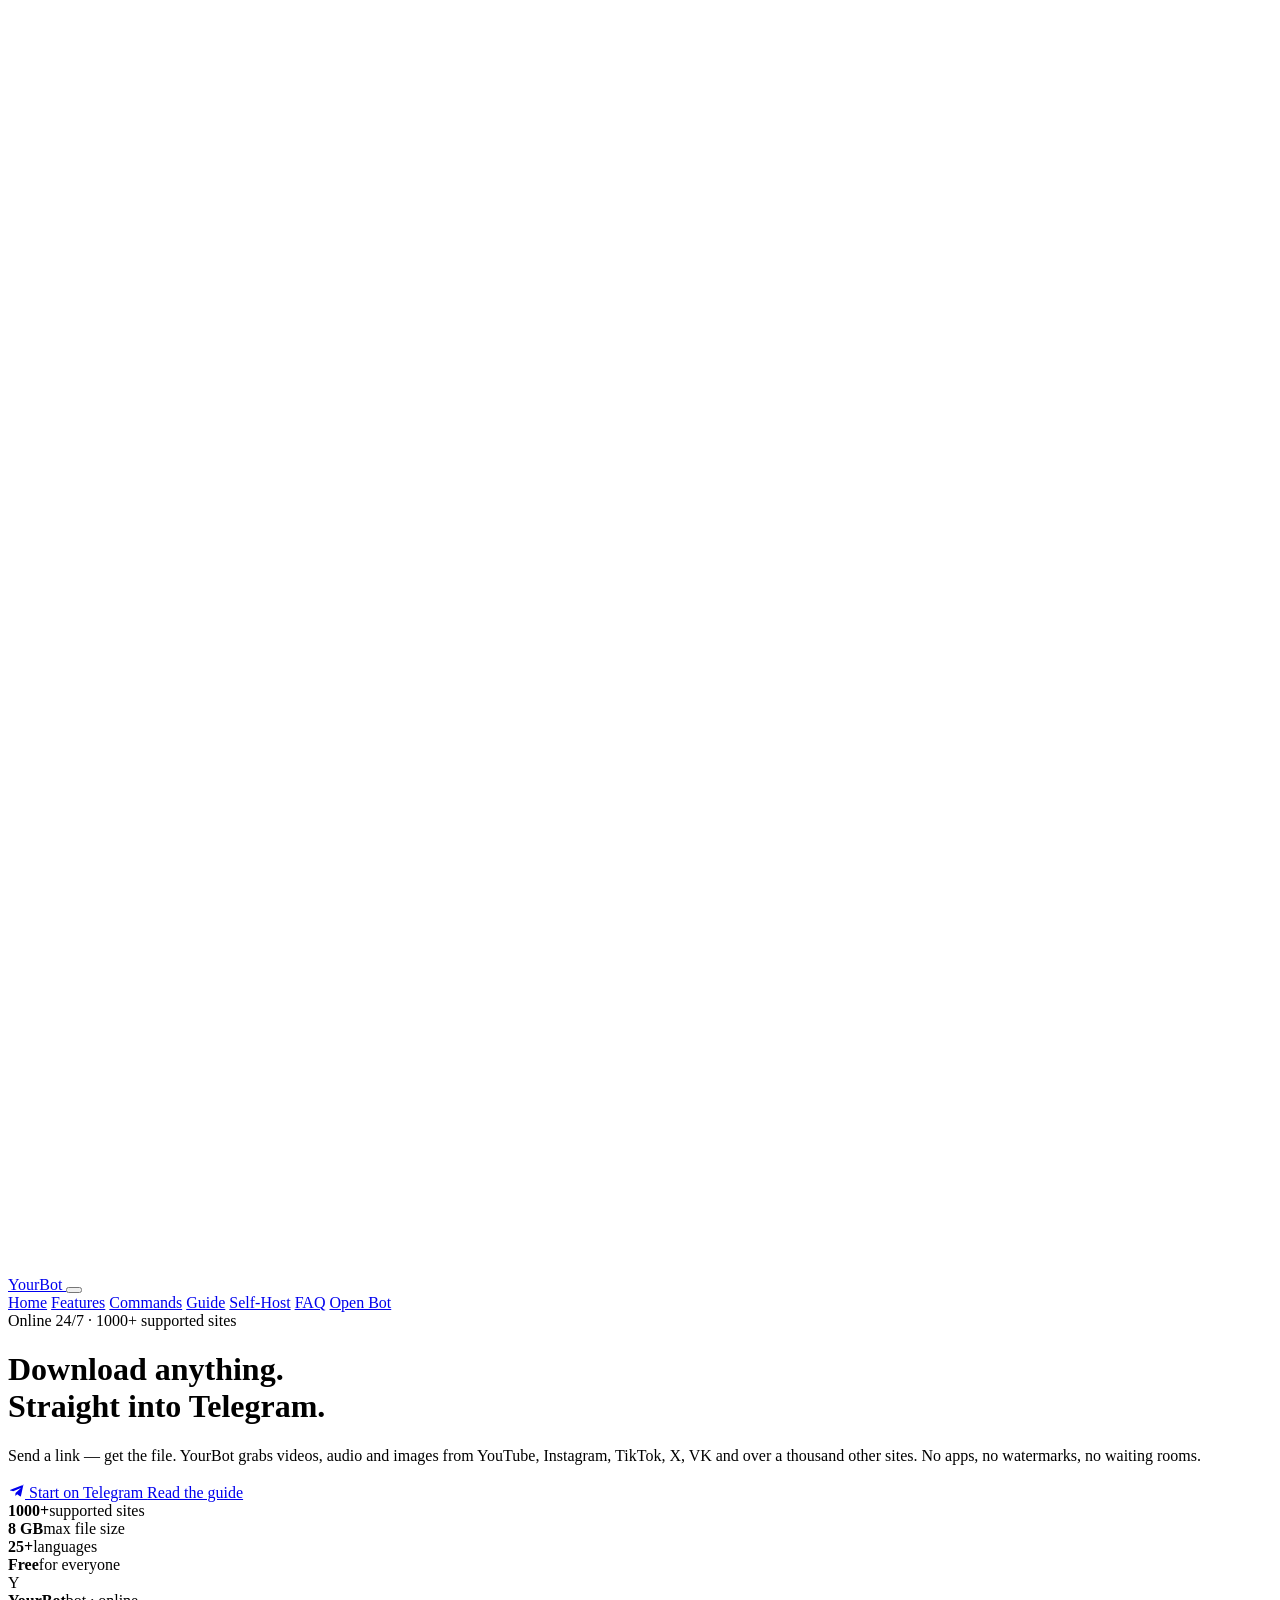
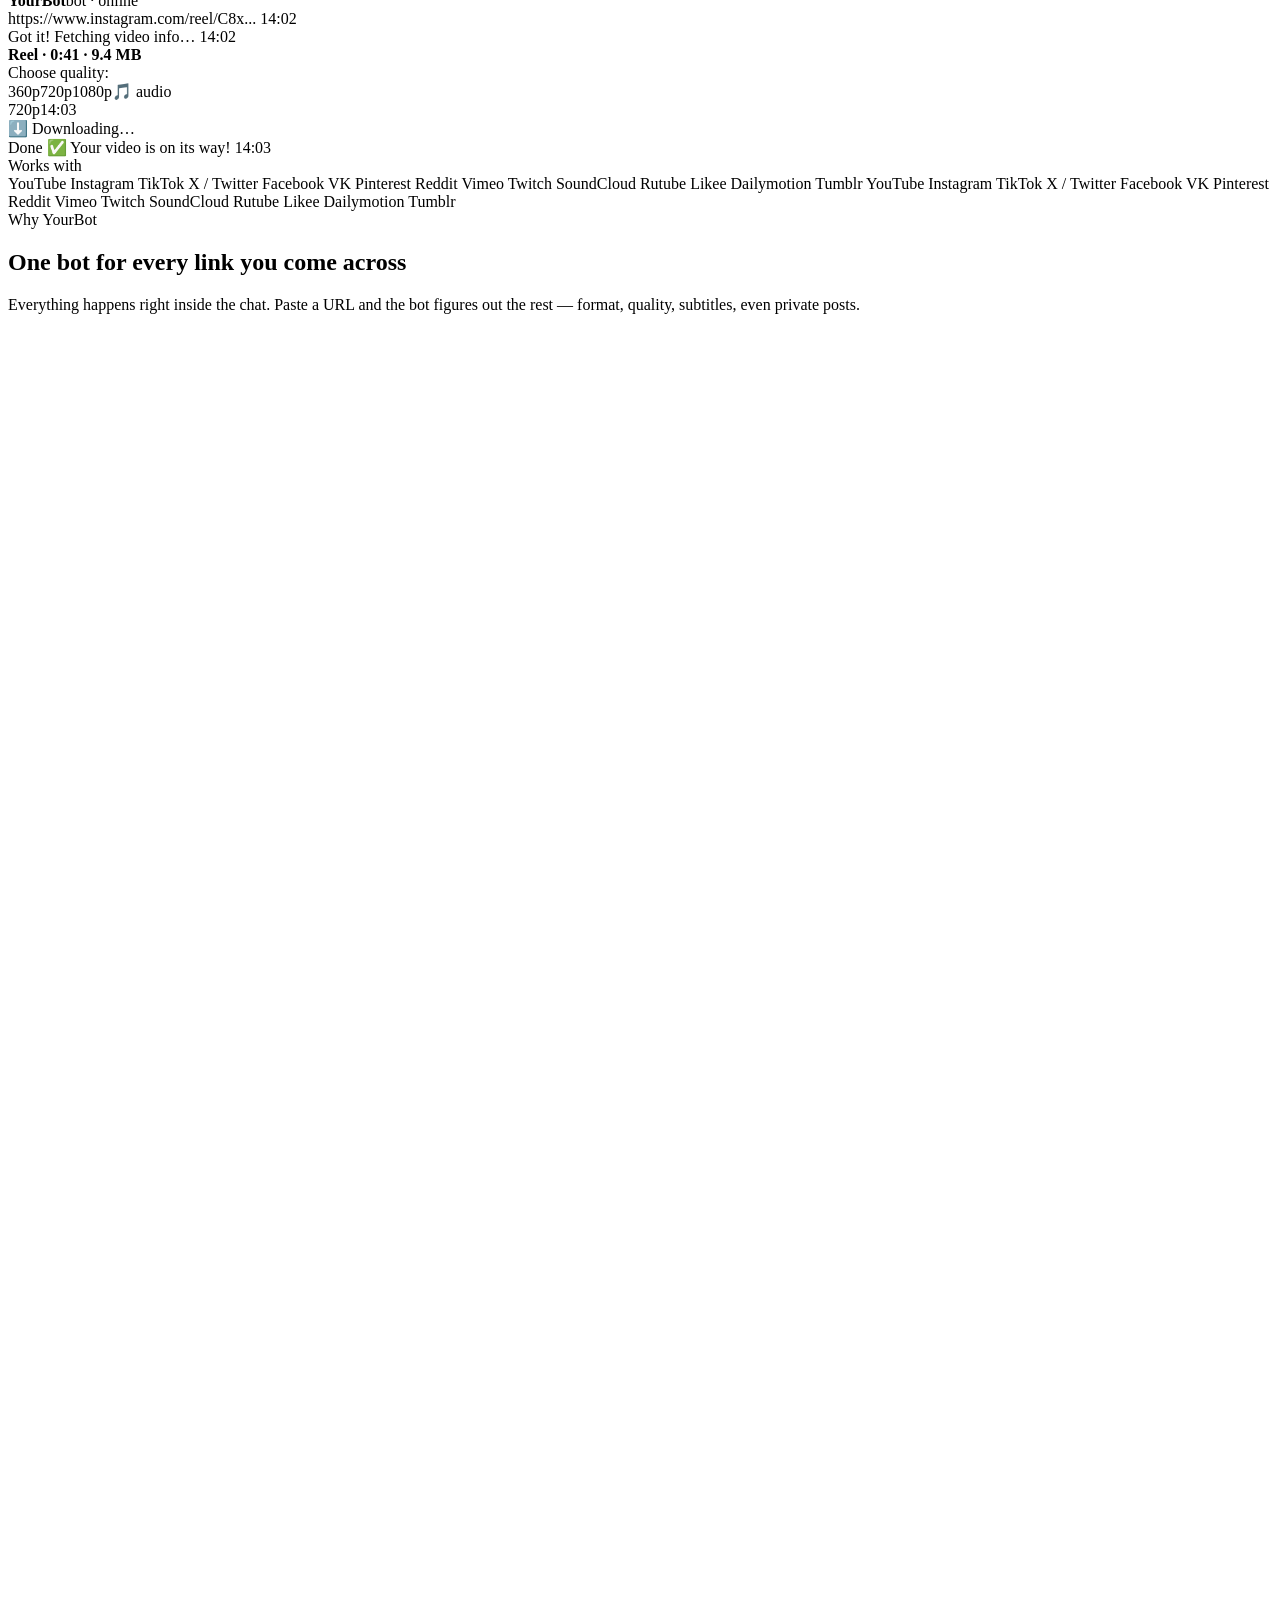
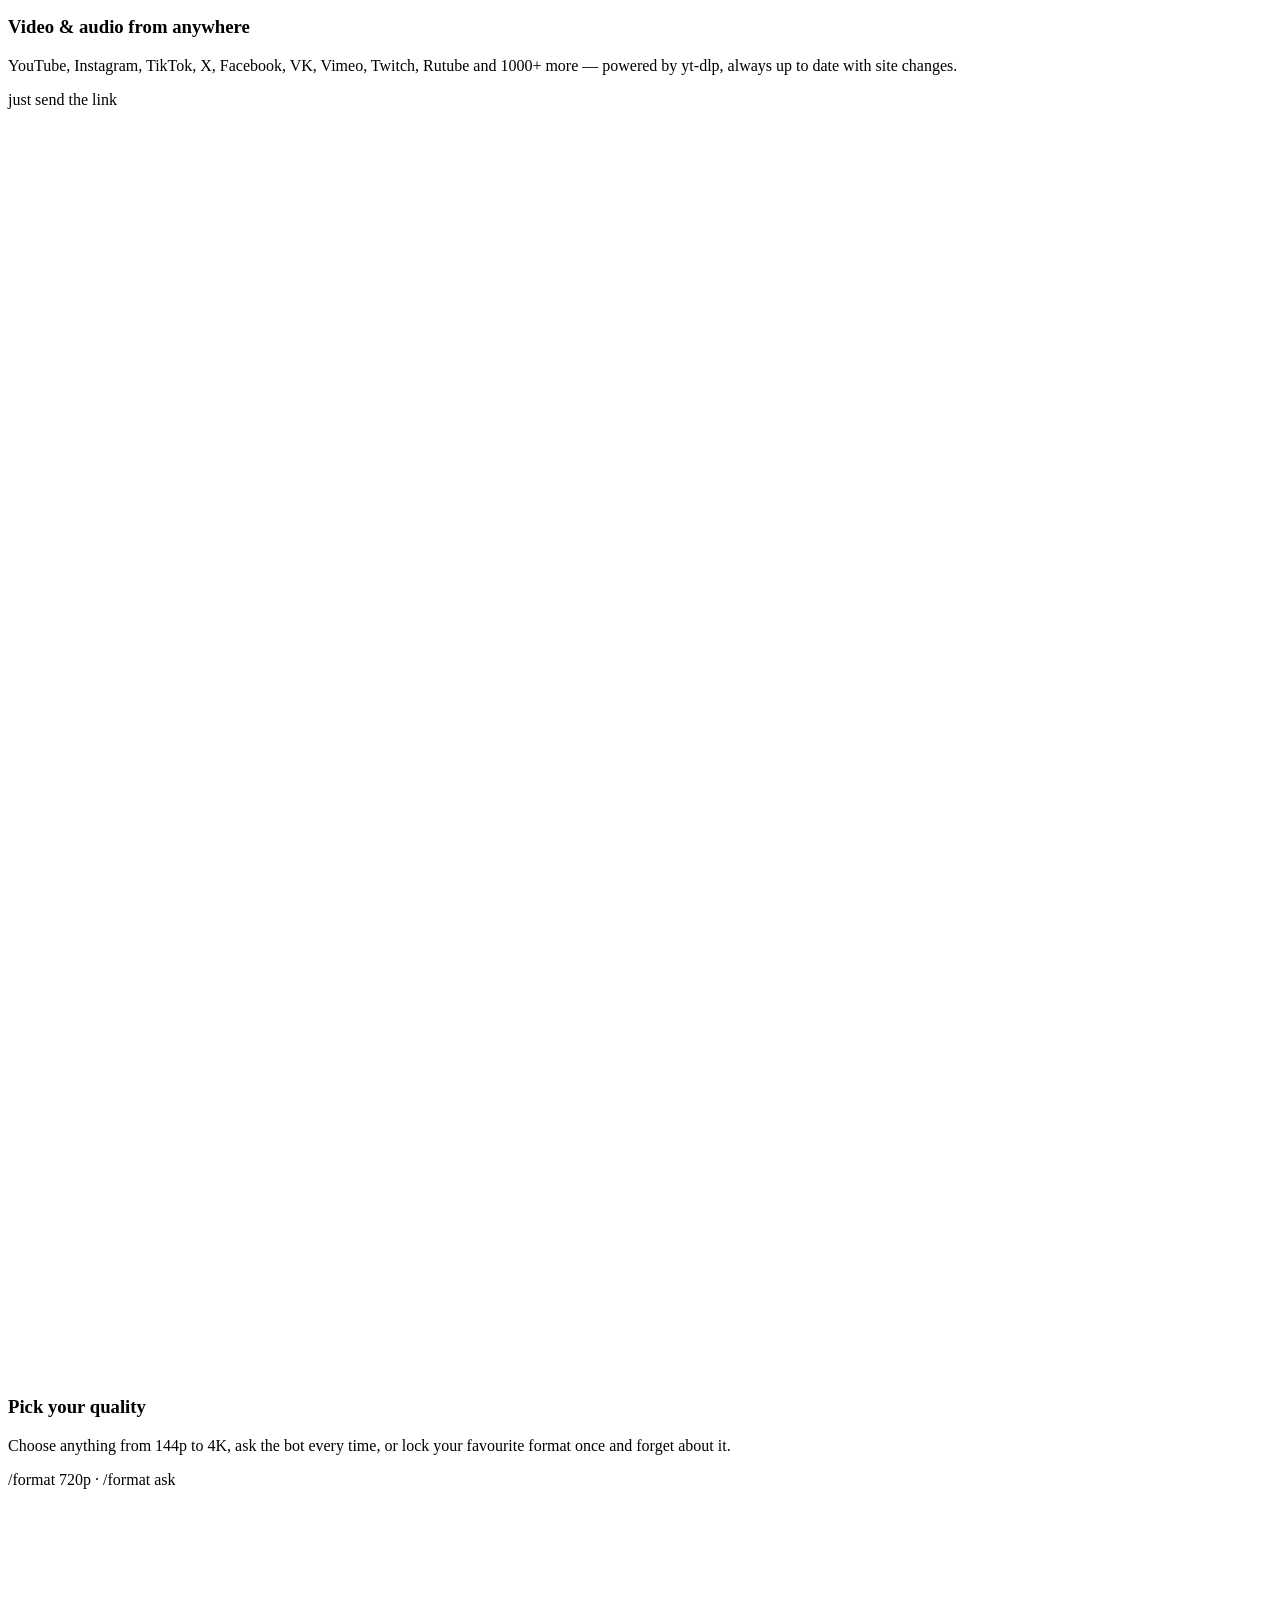
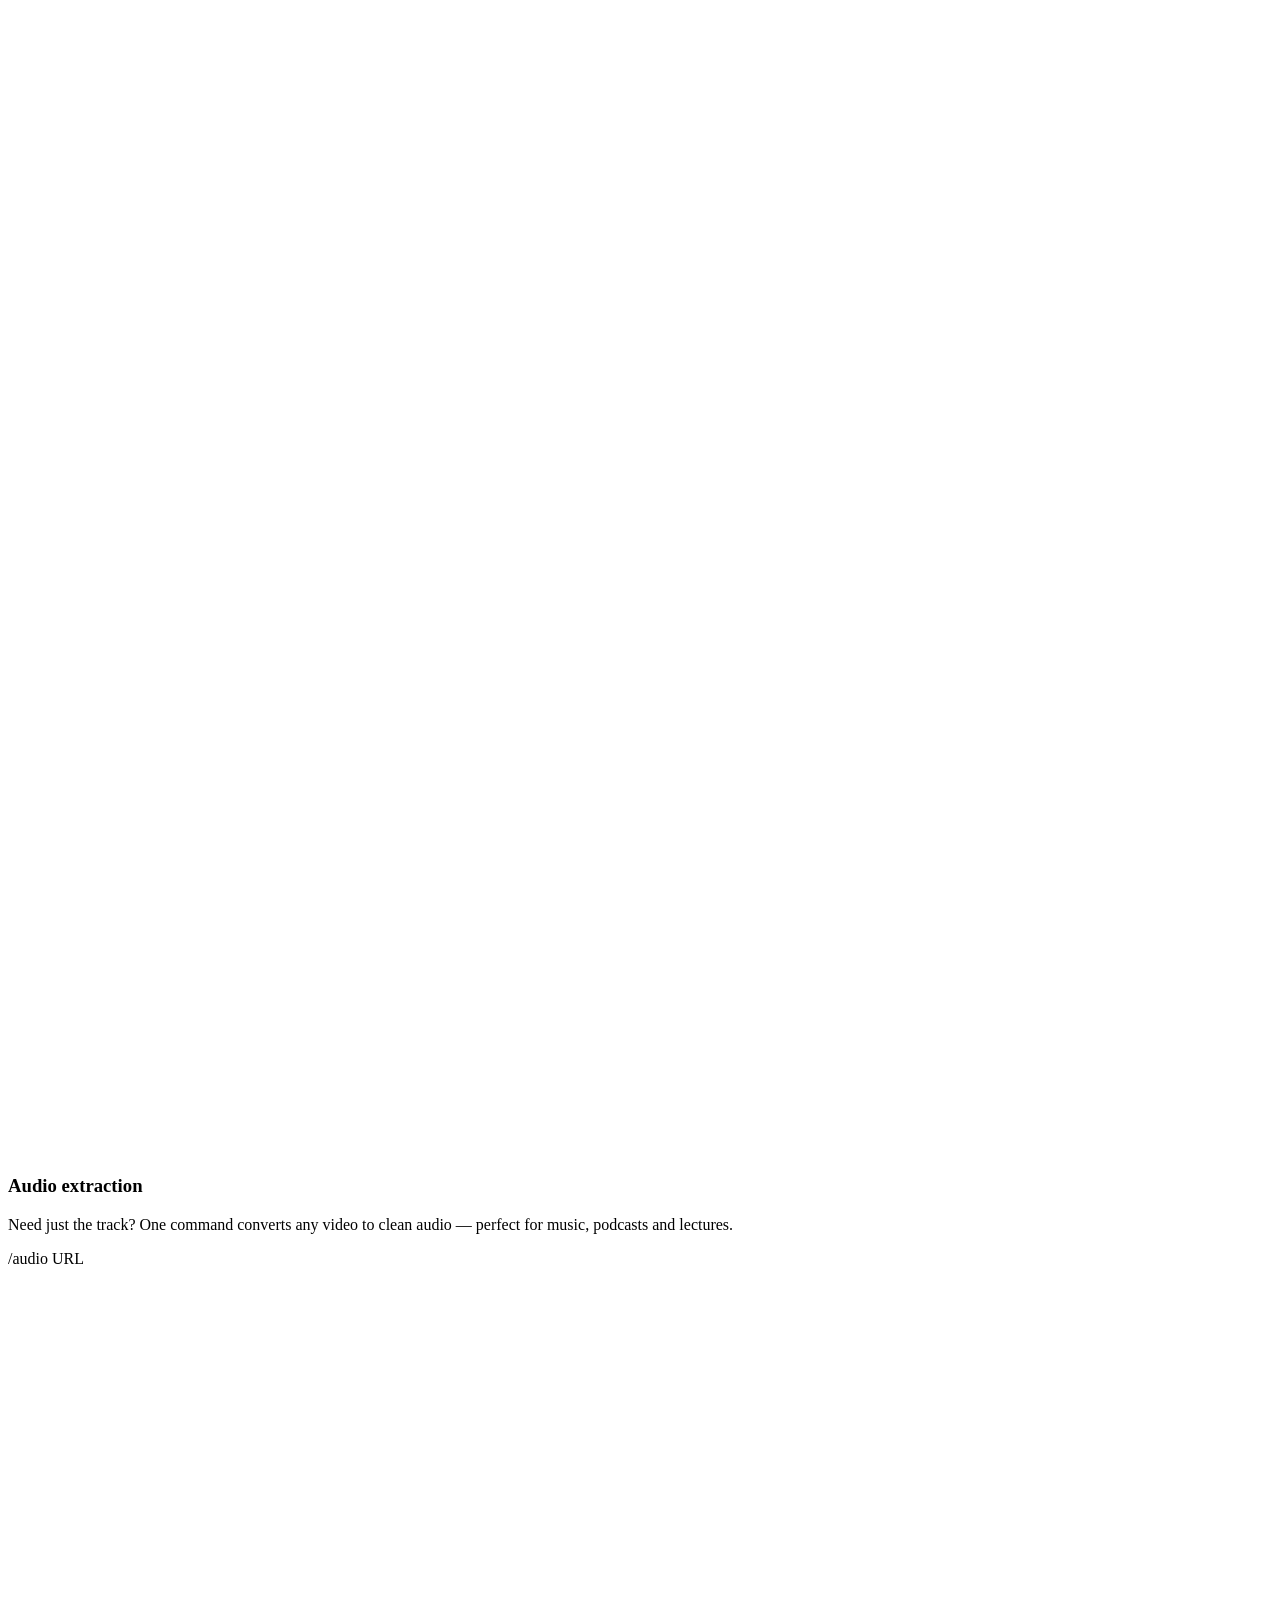
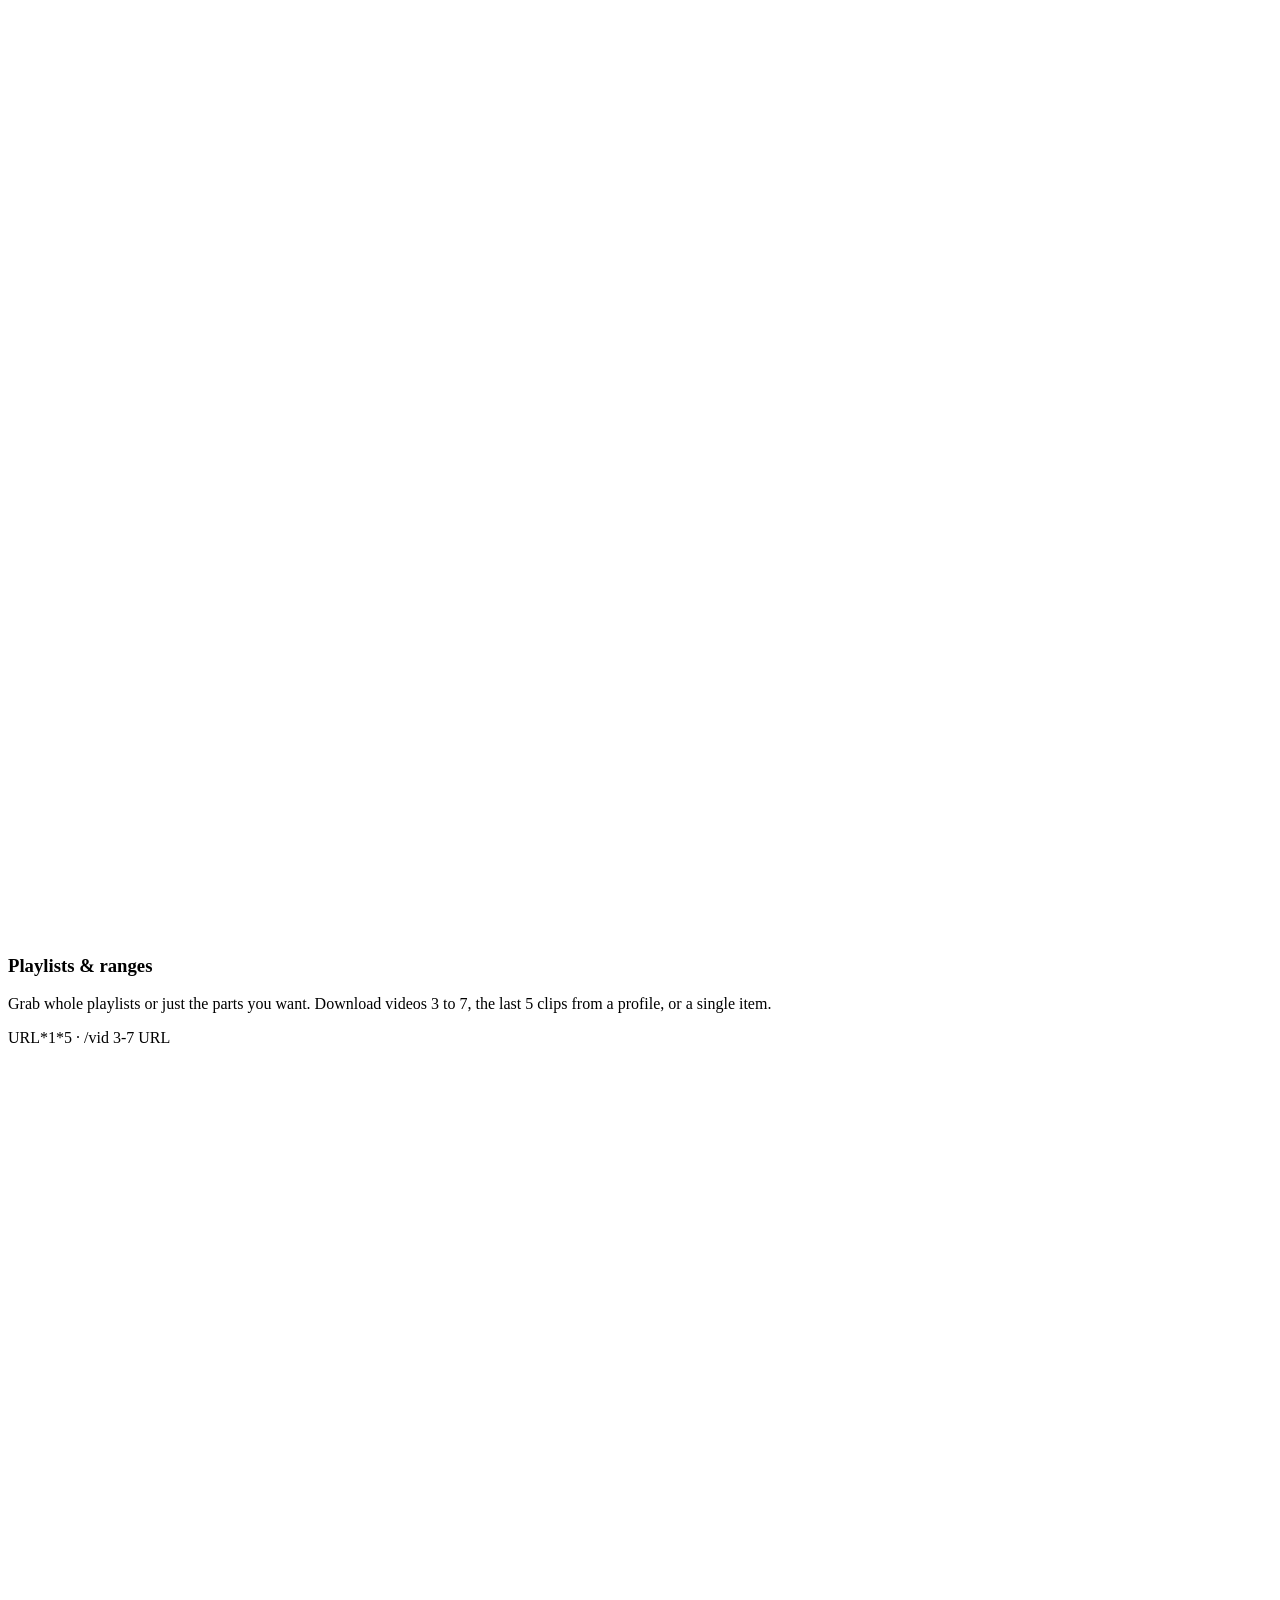
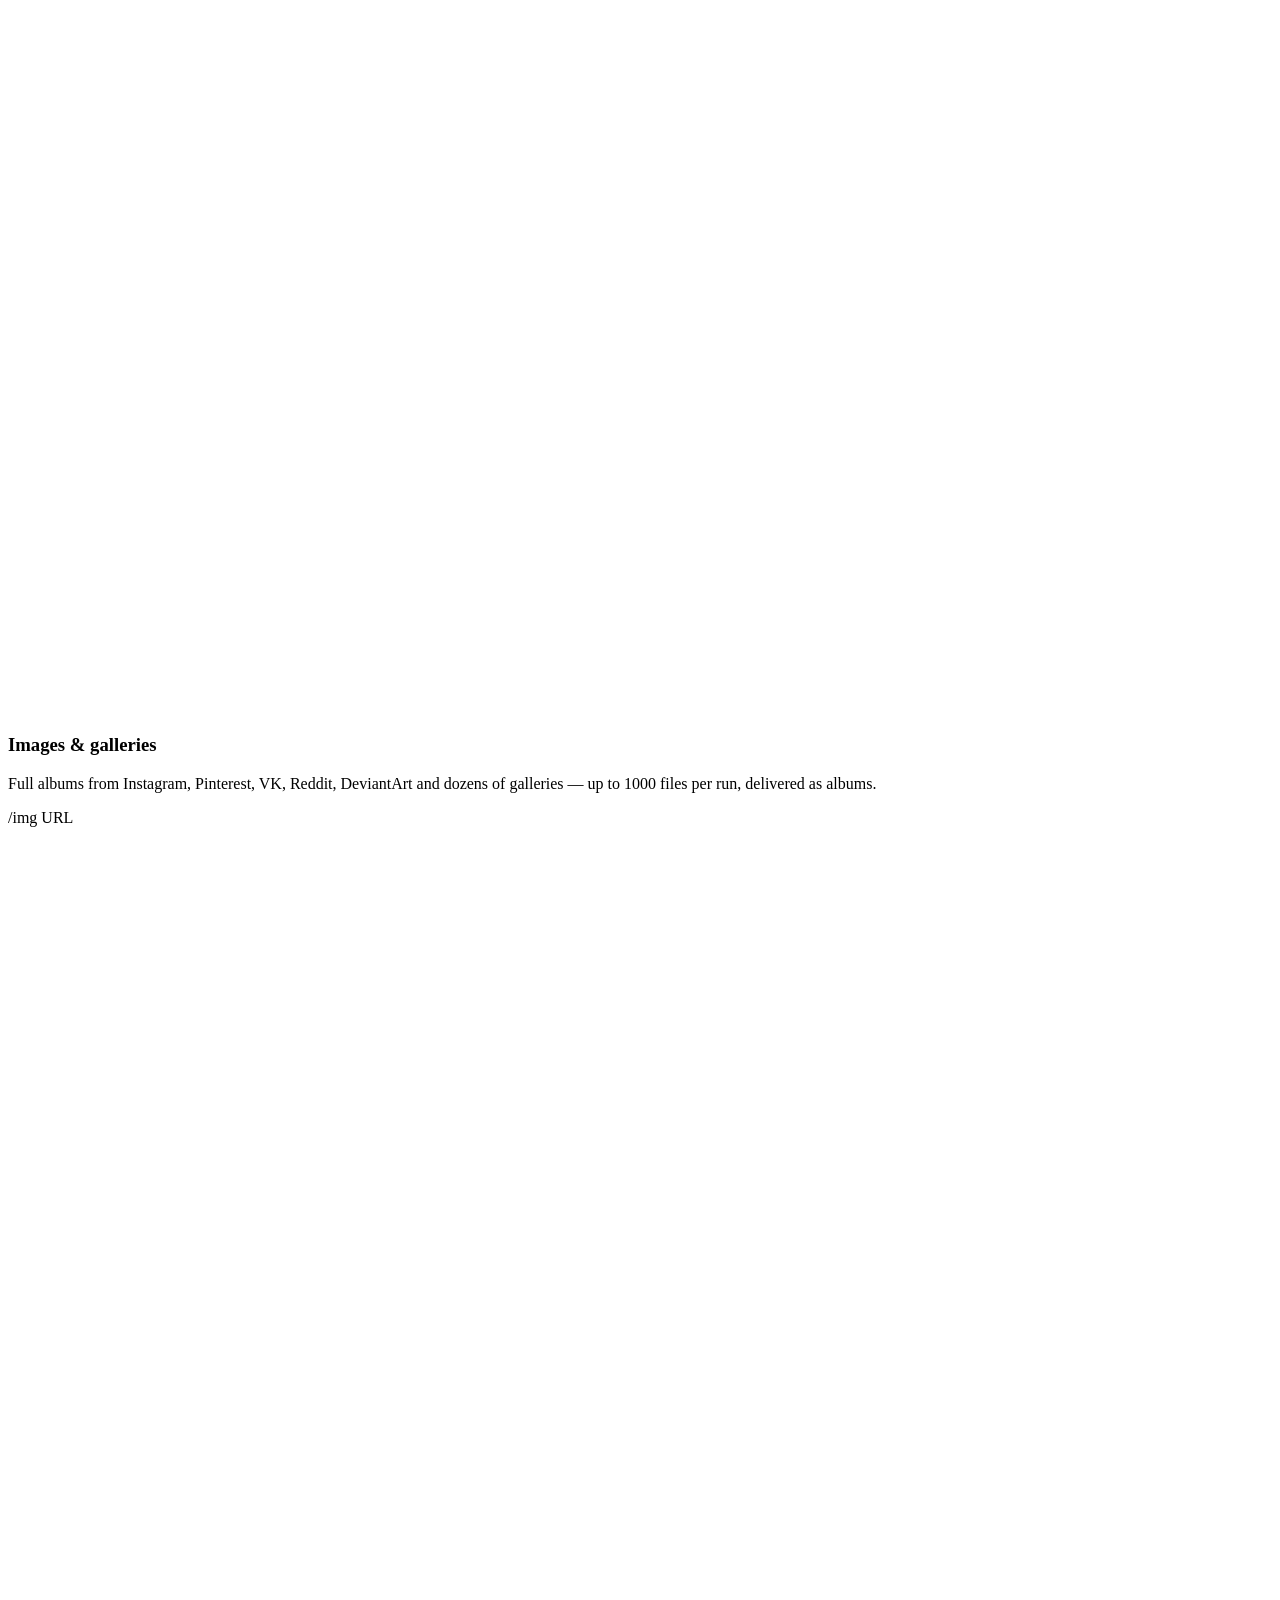
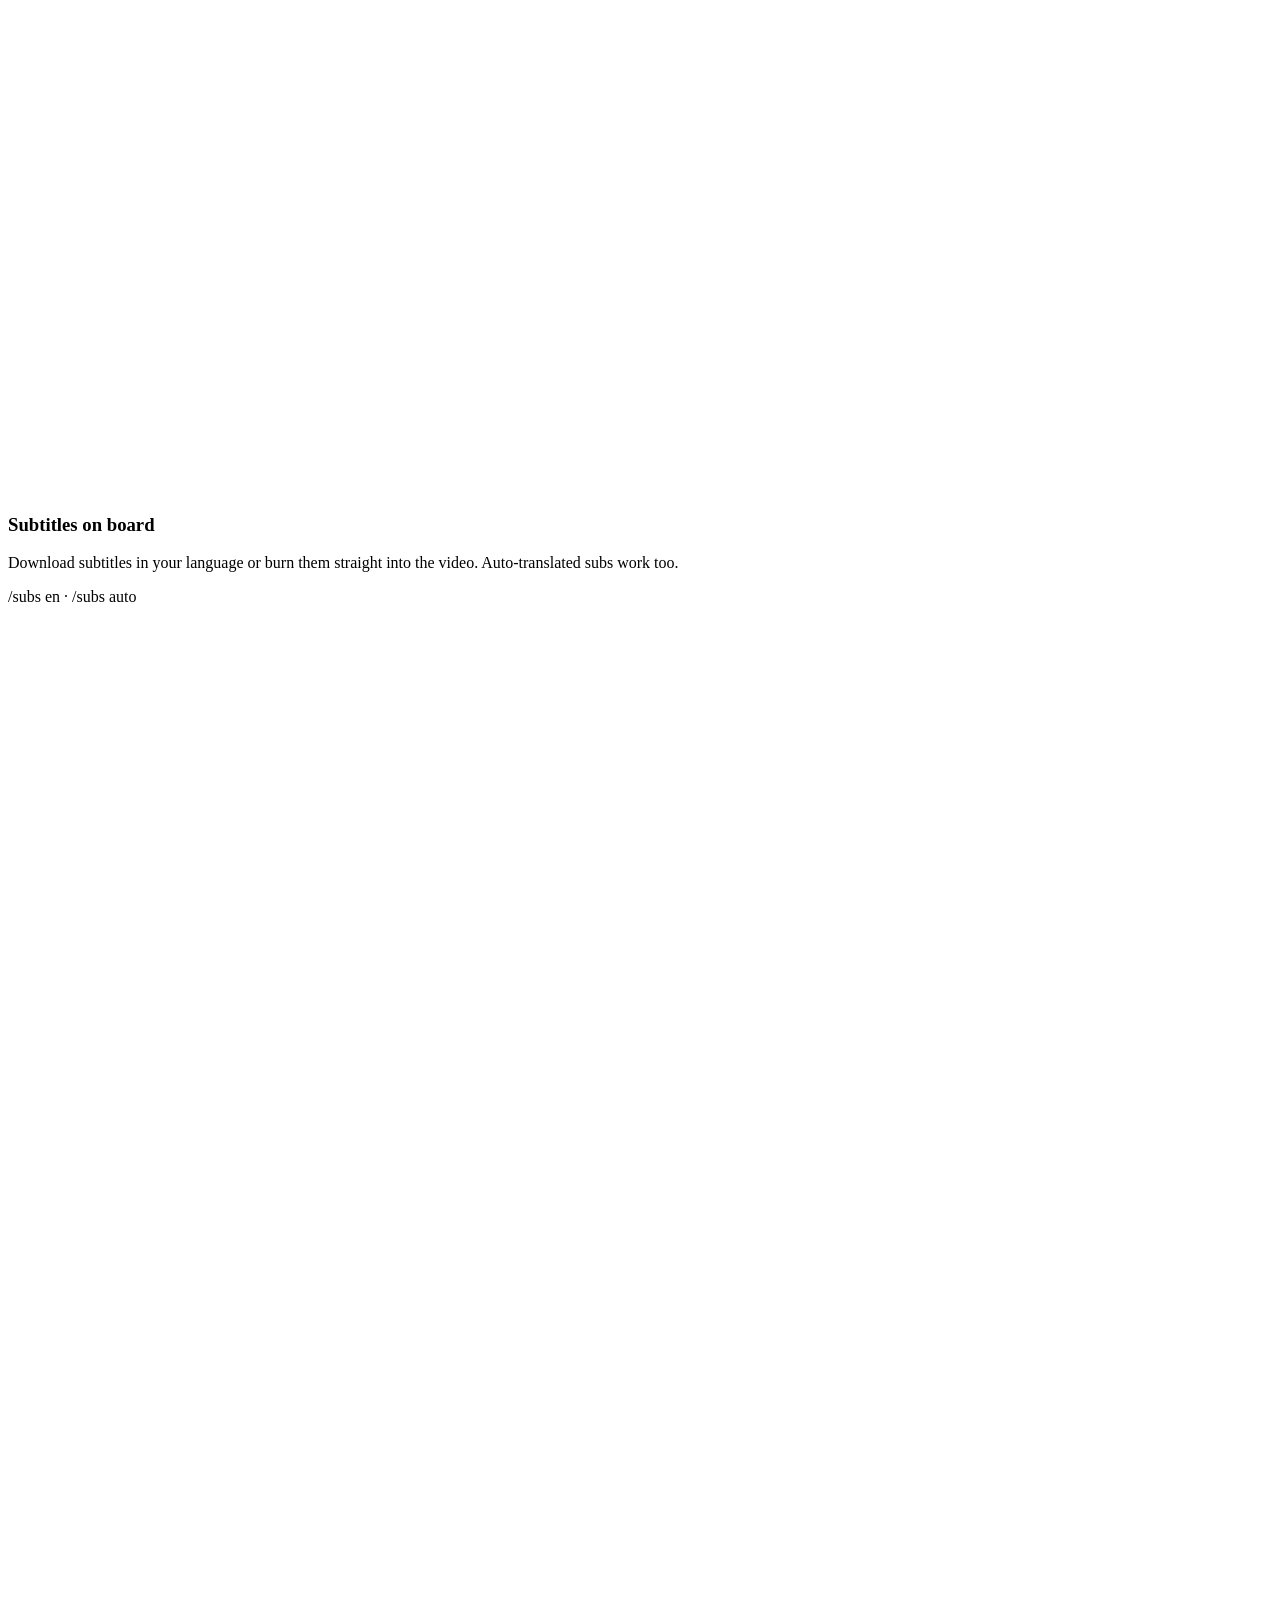
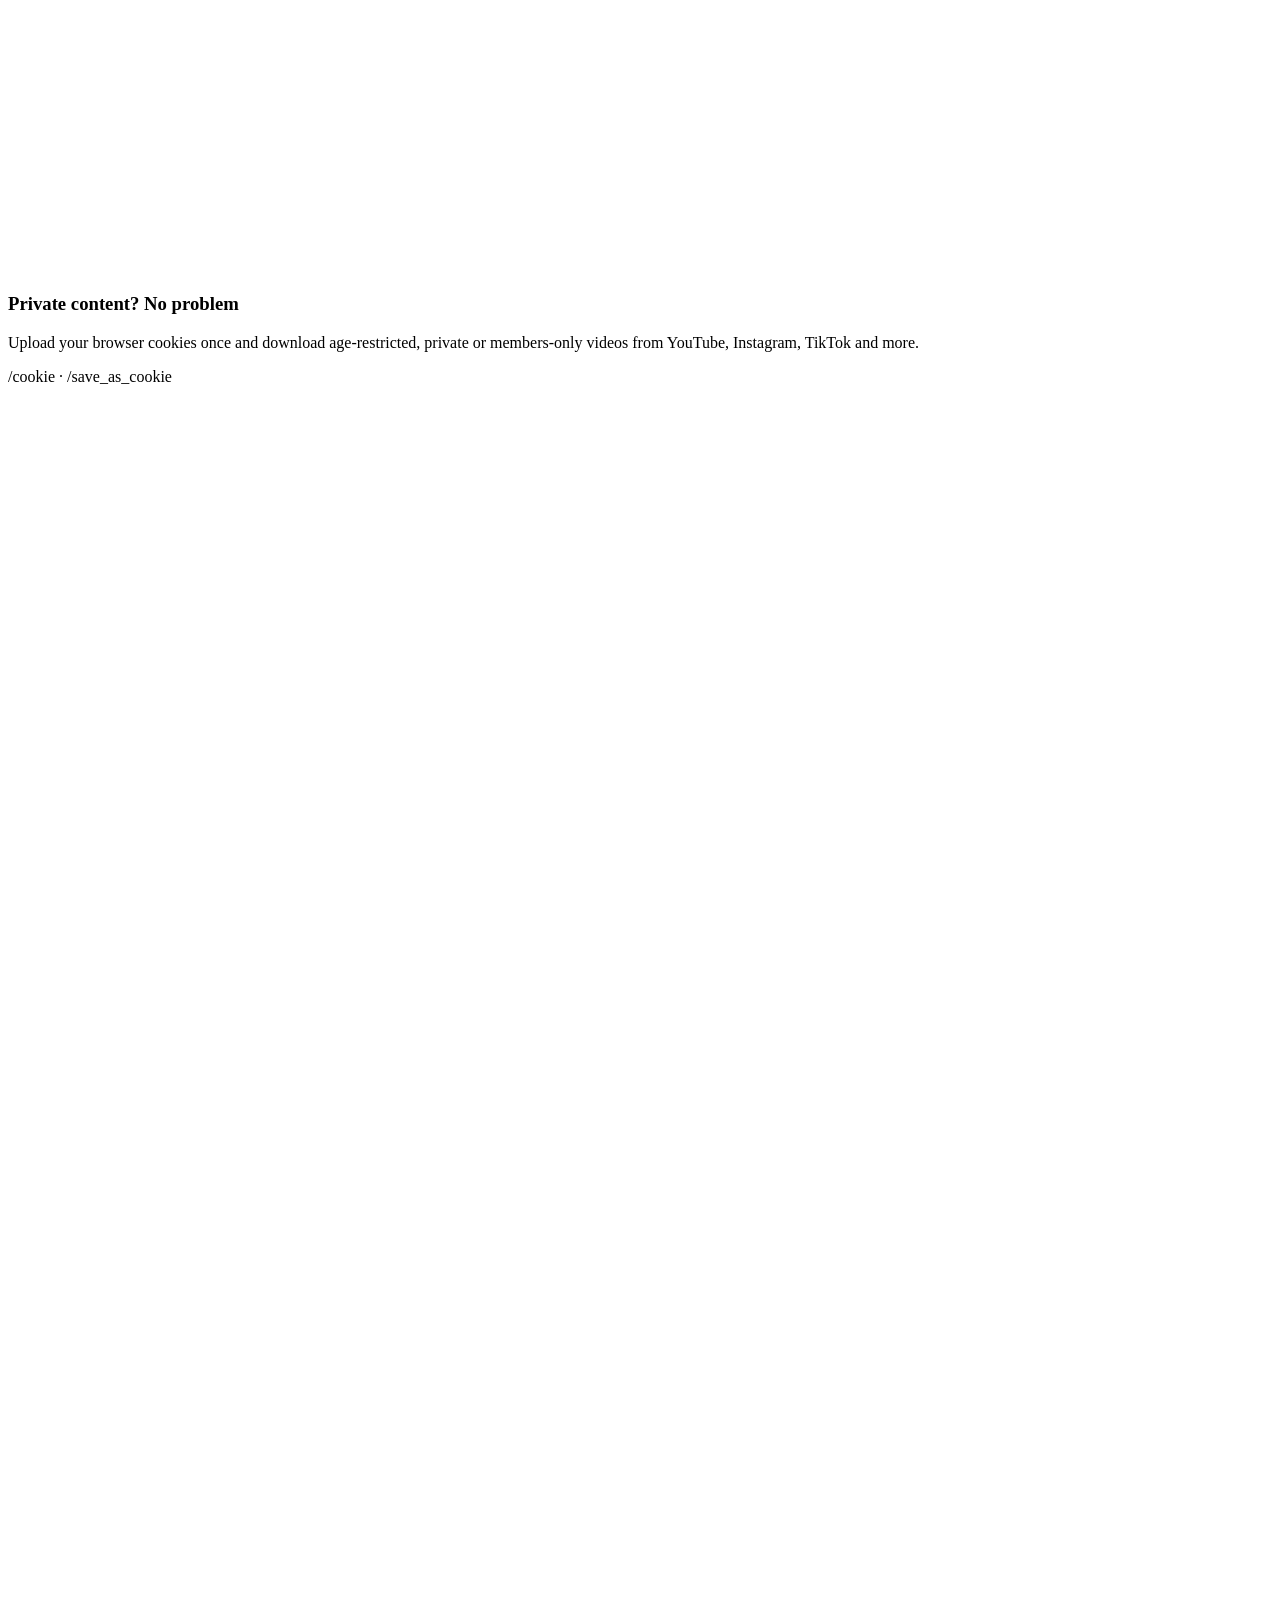
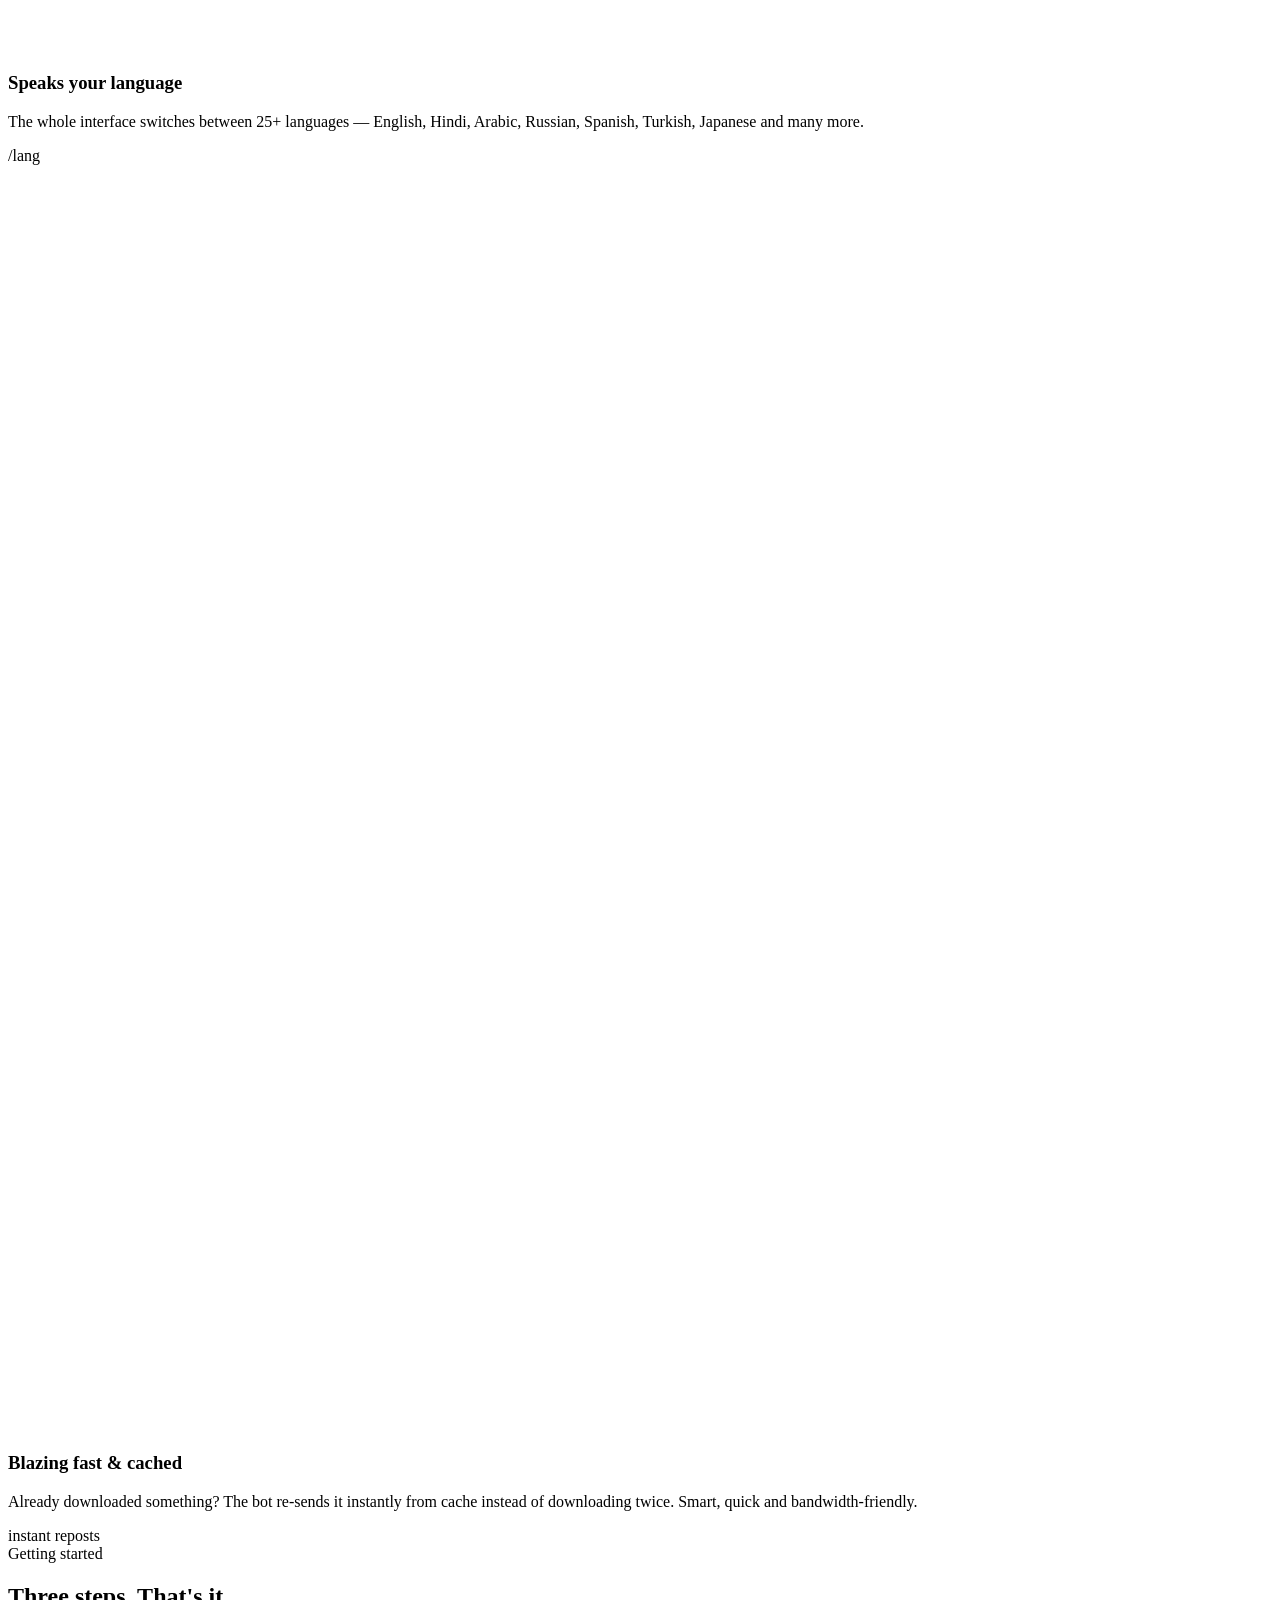
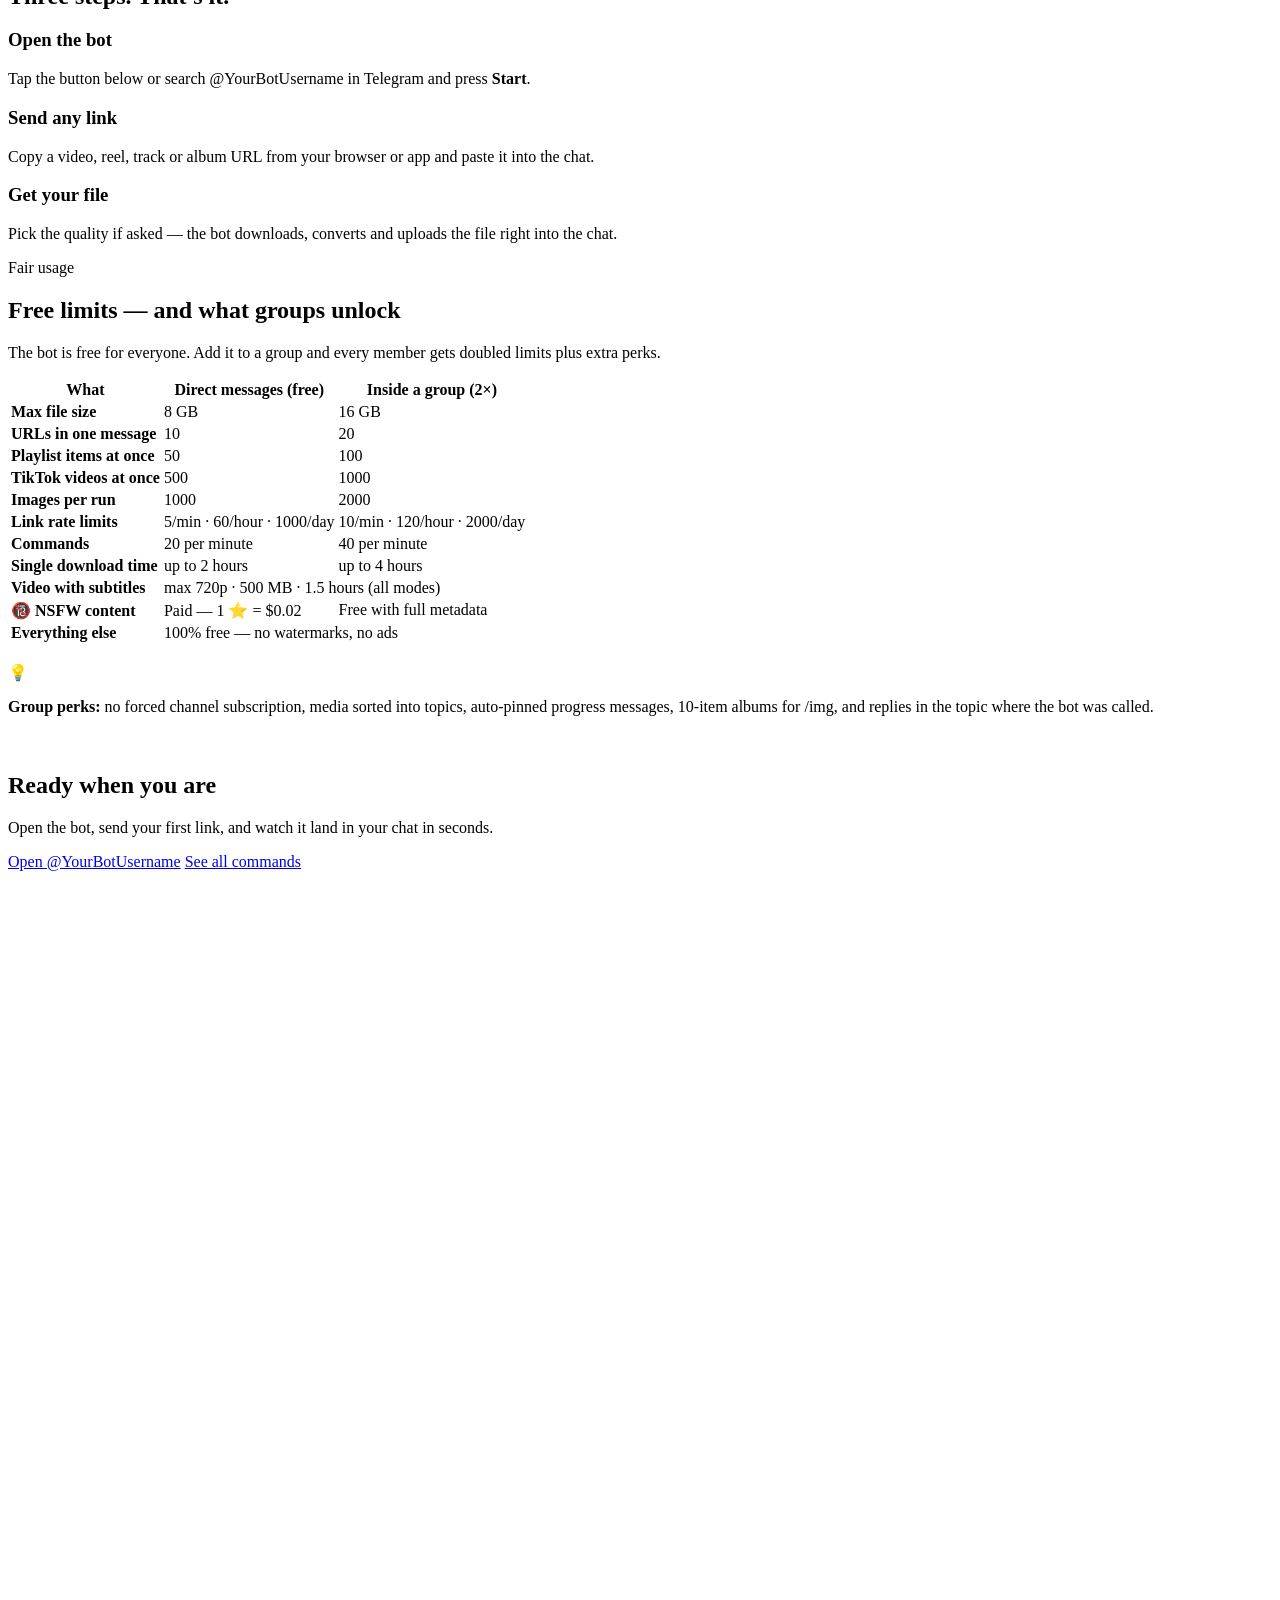
==== index.html @ 3164cad5 "Add files via upload" ====
<!DOCTYPE html>
<html lang="en">
<!--
  ============================================================
  PLACEHOLDERS TO REPLACE (find & replace in all files):
    YourBot            -> your bot display name
    @YourBotUsername   -> your bot @username
    YourBotUsername    -> bot username without @ (in links)
    @YourChannel       -> your channel @username
    @YourSupport       -> support / admin @username
  ============================================================
-->
<head>
  <meta charset="UTF-8">
  <meta name="viewport" content="width=device-width, initial-scale=1.0">
  <title>YourBot — Download videos, audio & images from 1000+ sites</title>
  <meta name="description" content="YourBot is a Telegram bot that downloads videos, audio and images from YouTube, Instagram, TikTok, X, VK and 1000+ other sites. Playlists, subtitles, private content with cookies, quality selection and more.">
  <link rel="icon" type="image/svg+xml" href="assets/img/favicon.svg">
  <link rel="stylesheet" href="assets/css/style.css">
</head>
<body>

<!-- ===================== NAV ===================== -->
<nav class="nav">
  <div class="wrap">
    <a class="brand" href="index.html">
      <span class="logo">
        <svg viewBox="0 0 24 24" fill="none" stroke="#fff" stroke-width="2.4" stroke-linecap="round" stroke-linejoin="round"><path d="M12 3v12"/><path d="M7 11l5 5 5-5"/><path d="M5 20h14"/></svg>
      </span>
      YourBot
    </a>
    <button class="burger" aria-label="Menu"><span></span><span></span><span></span></button>
    <div class="nav-links">
      <a href="index.html" class="active">Home</a>
      <a href="features.html">Features</a>
      <a href="commands.html">Commands</a>
      <a href="guide.html">Guide</a>
      <a href="deploy.html">Self-Host</a>
      <a href="faq.html">FAQ</a>
      <a href="https://t.me/YourBotUsername" class="nav-cta" target="_blank" rel="noopener">Open Bot</a>
    </div>
  </div>
</nav>

<!-- ===================== HERO ===================== -->
<header class="hero">
  <div class="wrap">
    <div class="hero-grid">
      <div>
        <span class="pill"><span class="dot"></span> Online 24/7 &middot; 1000+ supported sites</span>
        <h1>Download anything.<br><span class="grad">Straight into Telegram.</span></h1>
        <p class="lead">Send a link — get the file. YourBot grabs videos, audio and images from YouTube, Instagram, TikTok, X, VK and over a thousand other sites. No apps, no watermarks, no waiting rooms.</p>
        <div class="hero-actions">
          <a href="https://t.me/YourBotUsername" class="btn btn-primary" target="_blank" rel="noopener">
            <svg width="17" height="17" viewBox="0 0 24 24" fill="currentColor"><path d="M21.9 4.6L18.3 21c-.2.8-.7 1-1.4.6l-3.9-2.9-1.9 1.8c-.2.2-.4.4-.8.4l.3-4 7.3-6.6c.3-.3-.1-.4-.5-.2L7.4 14.6l-4-1.2c-.8-.3-.9-.8.2-1.2l15.4-5.9c.7-.3 1.3.1 1 .3z"/></svg>
            Start on Telegram
          </a>
          <a href="guide.html" class="btn btn-ghost">Read the guide</a>
        </div>
        <div class="hero-stats">
          <div class="stat"><b>1000+</b><span>supported sites</span></div>
          <div class="stat"><b>8 GB</b><span>max file size</span></div>
          <div class="stat"><b>25+</b><span>languages</span></div>
          <div class="stat"><b>Free</b><span>for everyone</span></div>
        </div>
      </div>

      <!-- Telegram chat mock -->
      <div class="phone">
        <div class="tg-head">
          <div class="tg-avatar">Y</div>
          <div class="who"><b>YourBot</b><span>bot &middot; online</span></div>
        </div>
        <div class="tg-body">
          <div class="bubble me">
            <span class="lnk">https://www.instagram.com/reel/C8x...</span>
            <span class="t">14:02</span>
          </div>
          <div class="bubble bot">
            Got it! Fetching video info…
            <span class="t">14:02</span>
          </div>
          <div class="bubble bot">
            <b>Reel &middot; 0:41 &middot; 9.4 MB</b><br>
            Choose quality:
            <div class="tg-kbd"><span>360p</span><span>720p</span><span>1080p</span><span>🎵 audio</span></div>
          </div>
          <div class="bubble me">720p<span class="t">14:03</span></div>
          <div class="bubble bot">
            ⬇️ Downloading…
            <div class="tg-progress"><i></i></div>
            Done ✅ Your video is on its way!
            <span class="t">14:03</span>
          </div>
        </div>
      </div>
    </div>
  </div>
</header>

<!-- ===================== PLATFORMS ===================== -->
<div class="platforms">
  <div class="lbl">Works with</div>
  <div class="marquee">
    <div class="marquee-track">
      <span class="plat"><i style="background:#ff0000"></i>YouTube</span>
      <span class="plat"><i style="background:#e1306c"></i>Instagram</span>
      <span class="plat"><i style="background:#00f2ea"></i>TikTok</span>
      <span class="plat"><i style="background:#1d9bf0"></i>X / Twitter</span>
      <span class="plat"><i style="background:#1877f2"></i>Facebook</span>
      <span class="plat"><i style="background:#4c75a3"></i>VK</span>
      <span class="plat"><i style="background:#bd081c"></i>Pinterest</span>
      <span class="plat"><i style="background:#ff4500"></i>Reddit</span>
      <span class="plat"><i style="background:#1ab7ea"></i>Vimeo</span>
      <span class="plat"><i style="background:#9146ff"></i>Twitch</span>
      <span class="plat"><i style="background:#ff5500"></i>SoundCloud</span>
      <span class="plat"><i style="background:#00c300"></i>Rutube</span>
      <span class="plat"><i style="background:#fe2c55"></i>Likee</span>
      <span class="plat"><i style="background:#0696d7"></i>Dailymotion</span>
      <span class="plat"><i style="background:#35465c"></i>Tumblr</span>
      <!-- duplicate for seamless loop -->
      <span class="plat"><i style="background:#ff0000"></i>YouTube</span>
      <span class="plat"><i style="background:#e1306c"></i>Instagram</span>
      <span class="plat"><i style="background:#00f2ea"></i>TikTok</span>
      <span class="plat"><i style="background:#1d9bf0"></i>X / Twitter</span>
      <span class="plat"><i style="background:#1877f2"></i>Facebook</span>
      <span class="plat"><i style="background:#4c75a3"></i>VK</span>
      <span class="plat"><i style="background:#bd081c"></i>Pinterest</span>
      <span class="plat"><i style="background:#ff4500"></i>Reddit</span>
      <span class="plat"><i style="background:#1ab7ea"></i>Vimeo</span>
      <span class="plat"><i style="background:#9146ff"></i>Twitch</span>
      <span class="plat"><i style="background:#ff5500"></i>SoundCloud</span>
      <span class="plat"><i style="background:#00c300"></i>Rutube</span>
      <span class="plat"><i style="background:#fe2c55"></i>Likee</span>
      <span class="plat"><i style="background:#0696d7"></i>Dailymotion</span>
      <span class="plat"><i style="background:#35465c"></i>Tumblr</span>
    </div>
  </div>
</div>

<!-- ===================== FEATURES ===================== -->
<section>
  <div class="wrap">
    <div class="sec-head reveal">
      <div class="kicker">Why YourBot</div>
      <h2>One bot for every link you come across</h2>
      <p>Everything happens right inside the chat. Paste a URL and the bot figures out the rest — format, quality, subtitles, even private posts.</p>
    </div>
    <div class="cards">
      <div class="card reveal">
        <div class="ic"><svg viewBox="0 0 24 24" fill="none" stroke-width="2" stroke-linecap="round" stroke-linejoin="round"><path d="M12 3v12"/><path d="M7 11l5 5 5-5"/><path d="M5 20h14"/></svg></div>
        <h3>Video &amp; audio from anywhere</h3>
        <p>YouTube, Instagram, TikTok, X, Facebook, VK, Vimeo, Twitch, Rutube and 1000+ more — powered by yt-dlp, always up to date with site changes.</p>
        <div class="mini">just send the link</div>
      </div>
      <div class="card reveal">
        <div class="ic"><svg viewBox="0 0 24 24" fill="none" stroke-width="2" stroke-linecap="round" stroke-linejoin="round"><rect x="3" y="4" width="18" height="14" rx="2"/><path d="M8 21h8M12 18v3"/></svg></div>
        <h3>Pick your quality</h3>
        <p>Choose anything from 144p to 4K, ask the bot every time, or lock your favourite format once and forget about it.</p>
        <div class="mini">/format 720p &middot; /format ask</div>
      </div>
      <div class="card reveal">
        <div class="ic"><svg viewBox="0 0 24 24" fill="none" stroke-width="2" stroke-linecap="round" stroke-linejoin="round"><path d="M9 18V5l12-2v13"/><circle cx="6" cy="18" r="3"/><circle cx="18" cy="16" r="3"/></svg></div>
        <h3>Audio extraction</h3>
        <p>Need just the track? One command converts any video to clean audio — perfect for music, podcasts and lectures.</p>
        <div class="mini">/audio URL</div>
      </div>
      <div class="card reveal">
        <div class="ic"><svg viewBox="0 0 24 24" fill="none" stroke-width="2" stroke-linecap="round" stroke-linejoin="round"><rect x="3" y="3" width="7" height="7" rx="1"/><rect x="14" y="3" width="7" height="7" rx="1"/><rect x="3" y="14" width="7" height="7" rx="1"/><rect x="14" y="14" width="7" height="7" rx="1"/></svg></div>
        <h3>Playlists &amp; ranges</h3>
        <p>Grab whole playlists or just the parts you want. Download videos 3 to 7, the last 5 clips from a profile, or a single item.</p>
        <div class="mini">URL*1*5 &middot; /vid 3-7 URL</div>
      </div>
      <div class="card reveal">
        <div class="ic"><svg viewBox="0 0 24 24" fill="none" stroke-width="2" stroke-linecap="round" stroke-linejoin="round"><rect x="3" y="3" width="18" height="18" rx="2"/><circle cx="9" cy="9" r="2"/><path d="M21 15l-5-5L5 21"/></svg></div>
        <h3>Images &amp; galleries</h3>
        <p>Full albums from Instagram, Pinterest, VK, Reddit, DeviantArt and dozens of galleries — up to 1000 files per run, delivered as albums.</p>
        <div class="mini">/img URL</div>
      </div>
      <div class="card reveal">
        <div class="ic"><svg viewBox="0 0 24 24" fill="none" stroke-width="2" stroke-linecap="round" stroke-linejoin="round"><path d="M21 11.5a8.38 8.38 0 01-.9 3.8 8.5 8.5 0 01-7.6 4.7 8.38 8.38 0 01-3.8-.9L3 21l1.9-5.7a8.38 8.38 0 01-.9-3.8 8.5 8.5 0 014.7-7.6 8.38 8.38 0 013.8-.9h.5a8.48 8.48 0 018 8v.5z"/></svg></div>
        <h3>Subtitles on board</h3>
        <p>Download subtitles in your language or burn them straight into the video. Auto-translated subs work too.</p>
        <div class="mini">/subs en &middot; /subs auto</div>
      </div>
      <div class="card reveal">
        <div class="ic"><svg viewBox="0 0 24 24" fill="none" stroke-width="2" stroke-linecap="round" stroke-linejoin="round"><path d="M12 2a4 4 0 014 4c0 1 .5 2 1.5 2.5A4 4 0 0119 12v3l2 4H3l2-4v-3a4 4 0 011.5-3.5C8 8 8.5 7 8.5 6A4 4 0 0112 2z"/></svg></div>
        <h3>Private content? No problem</h3>
        <p>Upload your browser cookies once and download age-restricted, private or members-only videos from YouTube, Instagram, TikTok and more.</p>
        <div class="mini">/cookie &middot; /save_as_cookie</div>
      </div>
      <div class="card reveal">
        <div class="ic"><svg viewBox="0 0 24 24" fill="none" stroke-width="2" stroke-linecap="round" stroke-linejoin="round"><circle cx="12" cy="12" r="10"/><path d="M2 12h20M12 2a15 15 0 010 20 15 15 0 010-20z"/></svg></div>
        <h3>Speaks your language</h3>
        <p>The whole interface switches between 25+ languages — English, Hindi, Arabic, Russian, Spanish, Turkish, Japanese and many more.</p>
        <div class="mini">/lang</div>
      </div>
      <div class="card reveal">
        <div class="ic"><svg viewBox="0 0 24 24" fill="none" stroke-width="2" stroke-linecap="round" stroke-linejoin="round"><path d="M13 2L3 14h7l-1 8 10-12h-7l1-8z"/></svg></div>
        <h3>Blazing fast &amp; cached</h3>
        <p>Already downloaded something? The bot re-sends it instantly from cache instead of downloading twice. Smart, quick and bandwidth-friendly.</p>
        <div class="mini">instant reposts</div>
      </div>
    </div>
  </div>
</section>

<!-- ===================== HOW IT WORKS ===================== -->
<section style="background:var(--bg-soft);border-top:1px solid var(--border-soft);border-bottom:1px solid var(--border-soft)">
  <div class="wrap">
    <div class="sec-head reveal">
      <div class="kicker">Getting started</div>
      <h2>Three steps. That's it.</h2>
    </div>
    <div class="steps">
      <div class="step reveal">
        <h3>Open the bot</h3>
        <p>Tap the button below or search <span class="inline-code">@YourBotUsername</span> in Telegram and press <b>Start</b>.</p>
      </div>
      <div class="step reveal">
        <h3>Send any link</h3>
        <p>Copy a video, reel, track or album URL from your browser or app and paste it into the chat.</p>
      </div>
      <div class="step reveal">
        <h3>Get your file</h3>
        <p>Pick the quality if asked — the bot downloads, converts and uploads the file right into the chat.</p>
      </div>
    </div>
  </div>
</section>

<!-- ===================== LIMITS ===================== -->
<section>
  <div class="wrap">
    <div class="sec-head reveal">
      <div class="kicker">Fair usage</div>
      <h2>Free limits — and what groups unlock</h2>
      <p>The bot is free for everyone. Add it to a group and every member gets doubled limits plus extra perks.</p>
    </div>
    <div class="tbl-wrap reveal">
      <table>
        <thead>
          <tr><th>What</th><th>Direct messages (free)</th><th>Inside a group (2×)</th></tr>
        </thead>
        <tbody>
          <tr><td><b>Max file size</b></td><td>8 GB</td><td>16 GB</td></tr>
          <tr><td><b>URLs in one message</b></td><td>10</td><td>20</td></tr>
          <tr><td><b>Playlist items at once</b></td><td>50</td><td>100</td></tr>
          <tr><td><b>TikTok videos at once</b></td><td>500</td><td>1000</td></tr>
          <tr><td><b>Images per run</b></td><td>1000</td><td>2000</td></tr>
          <tr><td><b>Link rate limits</b></td><td>5/min · 60/hour · 1000/day</td><td>10/min · 120/hour · 2000/day</td></tr>
          <tr><td><b>Commands</b></td><td>20 per minute</td><td>40 per minute</td></tr>
          <tr><td><b>Single download time</b></td><td>up to 2 hours</td><td>up to 4 hours</td></tr>
          <tr><td><b>Video with subtitles</b></td><td colspan="2">max 720p · 500 MB · 1.5 hours (all modes)</td></tr>
          <tr class="hl"><td><b>🔞 NSFW content</b></td><td><span class="tag-paid">Paid</span> — 1 ⭐ = $0.02</td><td><span class="tag-free">Free</span> with full metadata</td></tr>
          <tr><td><b>Everything else</b></td><td colspan="2"><span class="tag-free">100% free</span> — no watermarks, no ads</td></tr>
        </tbody>
      </table>
    </div>
    <div class="note info reveal" style="margin-top:18px">
      <span class="ni">💡</span>
      <p><b>Group perks:</b> no forced channel subscription, media sorted into topics, auto-pinned progress messages, 10-item albums for <span class="inline-code">/img</span>, and replies in the topic where the bot was called.</p>
    </div>
  </div>
</section>

<!-- ===================== CTA ===================== -->
<section style="padding-top:20px">
  <div class="wrap">
    <div class="cta-band reveal">
      <h2>Ready when you are</h2>
      <p>Open the bot, send your first link, and watch it land in your chat in seconds.</p>
      <div class="hero-actions">
        <a href="https://t.me/YourBotUsername" class="btn btn-primary" target="_blank" rel="noopener">Open @YourBotUsername</a>
        <a href="commands.html" class="btn btn-ghost">See all commands</a>
      </div>
    </div>
  </div>
</section>

<!-- ===================== FOOTER ===================== -->
<footer>
  <div class="wrap">
    <div class="foot-grid">
      <div class="foot-brand">
        <a class="brand" href="index.html">
          <span class="logo"><svg viewBox="0 0 24 24" fill="none" stroke="#fff" stroke-width="2.4" stroke-linecap="round" stroke-linejoin="round"><path d="M12 3v12"/><path d="M7 11l5 5 5-5"/><path d="M5 20h14"/></svg></span>
          YourBot
        </a>
        <p>A fast, free Telegram bot for downloading videos, audio and images from 1000+ websites. Built on yt-dlp &amp; gallery-dl.</p>
      </div>
      <div>
        <h4>Bot</h4>
        <a href="https://t.me/YourBotUsername" target="_blank" rel="noopener">Open in Telegram</a>
        <a href="https://t.me/YourChannel" target="_blank" rel="noopener">News channel</a>
        <a href="https://t.me/YourSupport" target="_blank" rel="noopener">Support</a>
      </div>
      <div>
        <h4>Docs</h4>
        <a href="features.html">Features</a>
        <a href="commands.html">Commands</a>
        <a href="guide.html">User guide</a>
        <a href="faq.html">FAQ</a>
      </div>
      <div>
        <h4>Hosting</h4>
        <a href="deploy.html">Self-host guide</a>
        <a href="deploy.html#env">Environment variables</a>
        <a href="faq.html#troubleshooting">Troubleshooting</a>
      </div>
    </div>
    <div class="foot-bottom">
      <span>© <span id="yr">2026</span> YourBot. Not affiliated with Telegram or any listed platform.</span>
      <span>Respect copyrights — download only what you have the right to.</span>
    </div>
  </div>
</footer>

<script src="assets/js/main.js"></script>
</body>
</html>
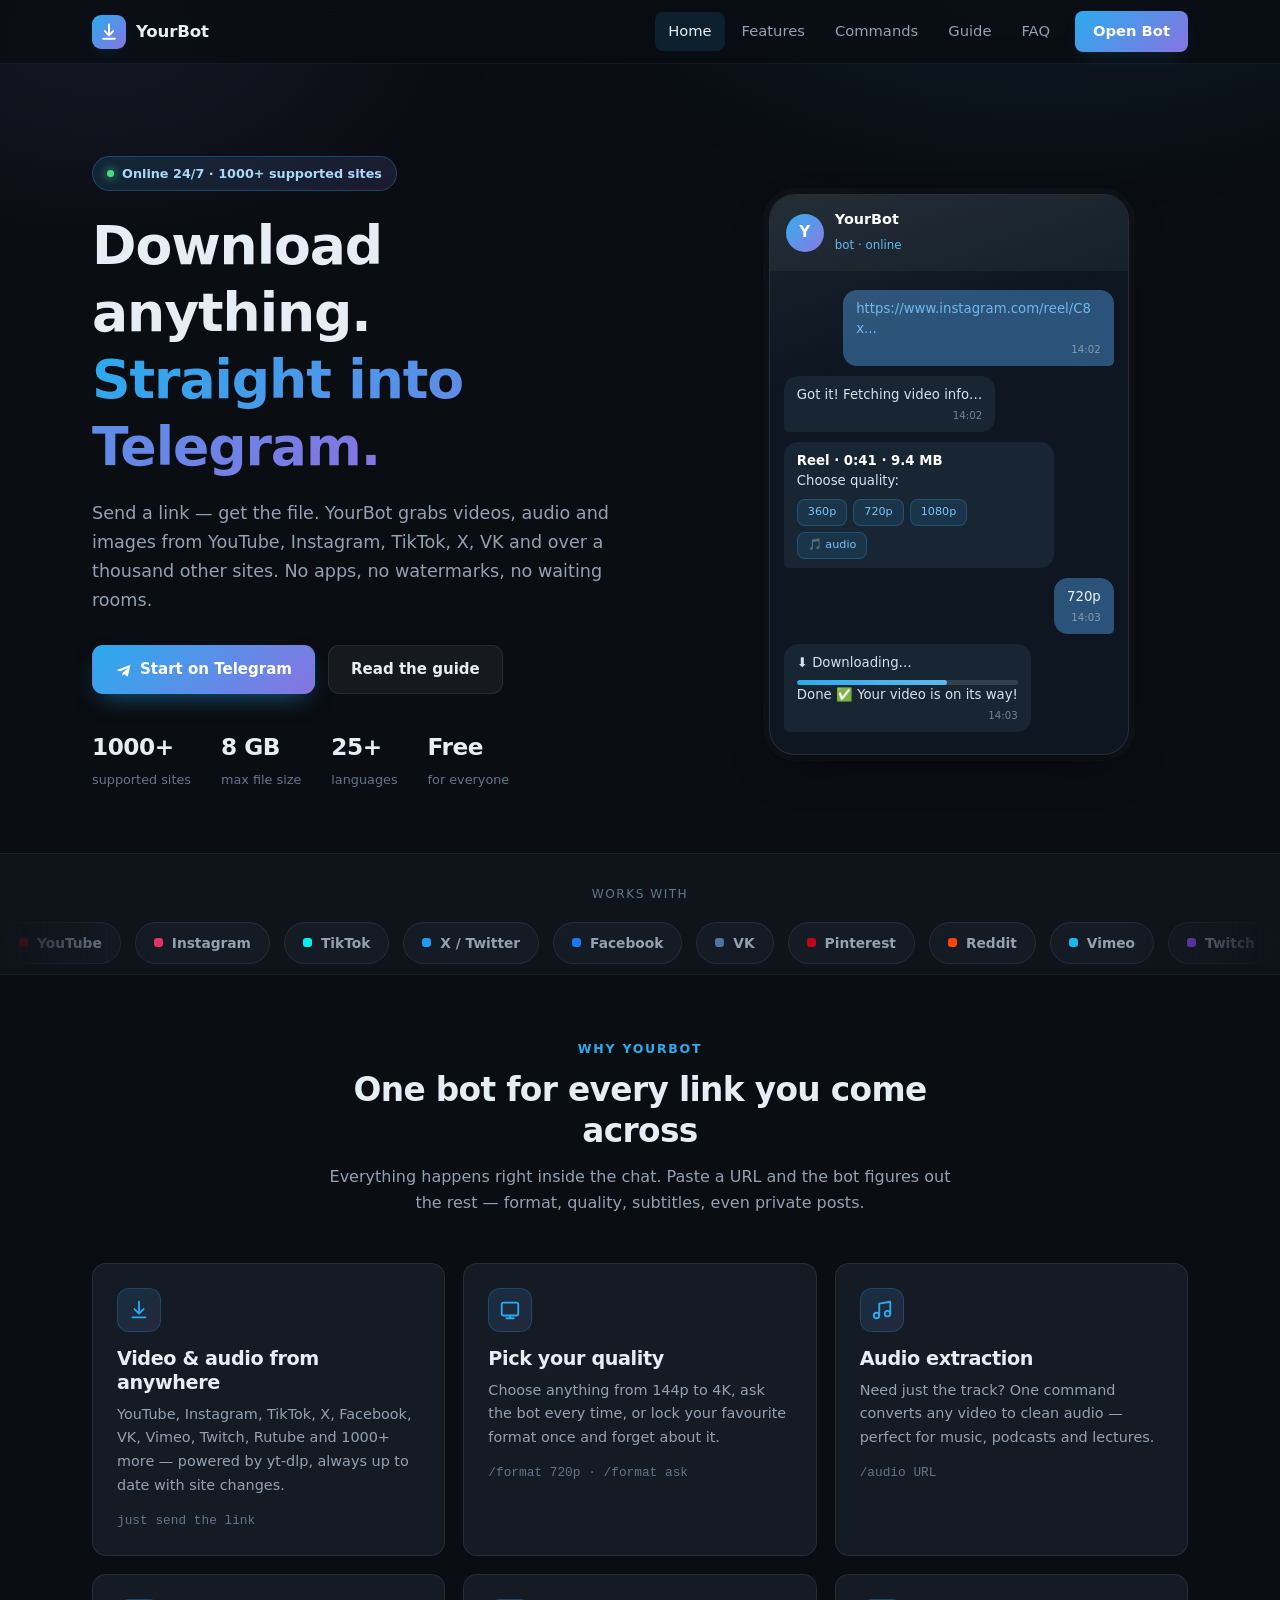
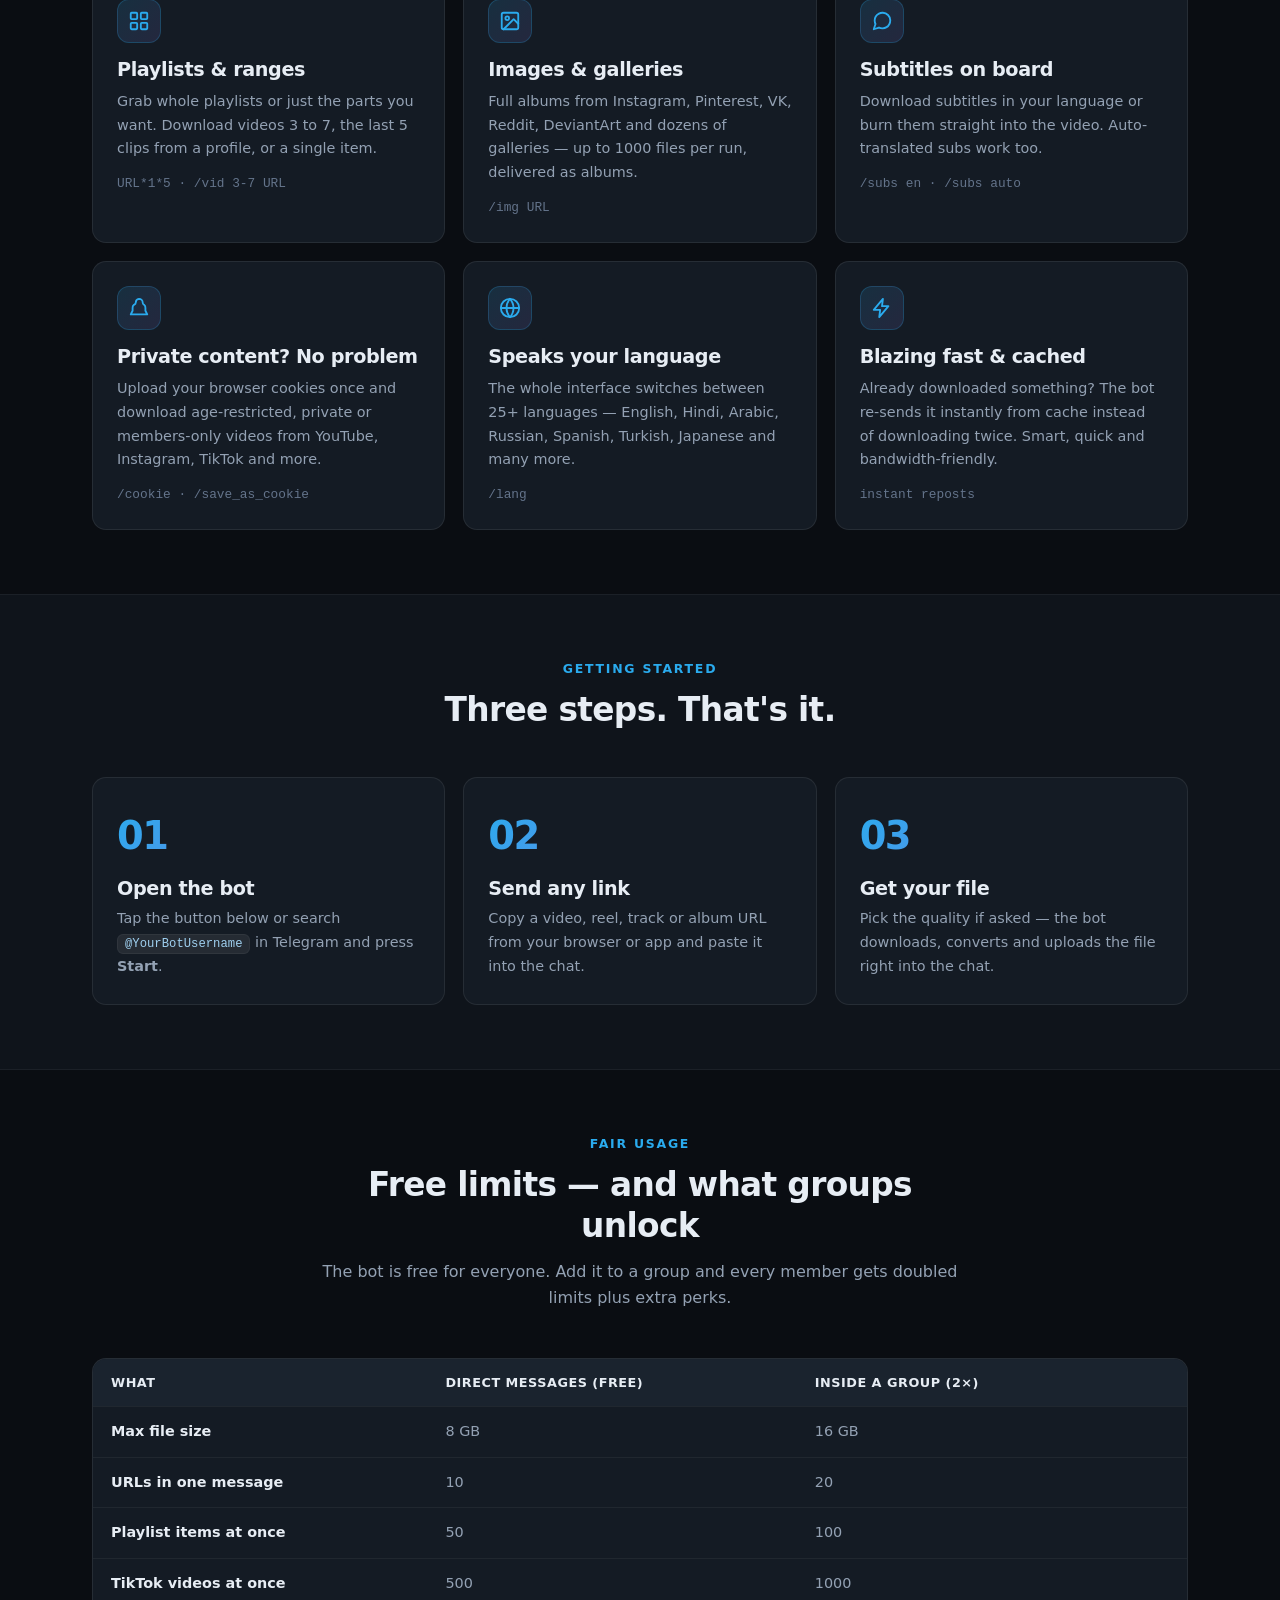
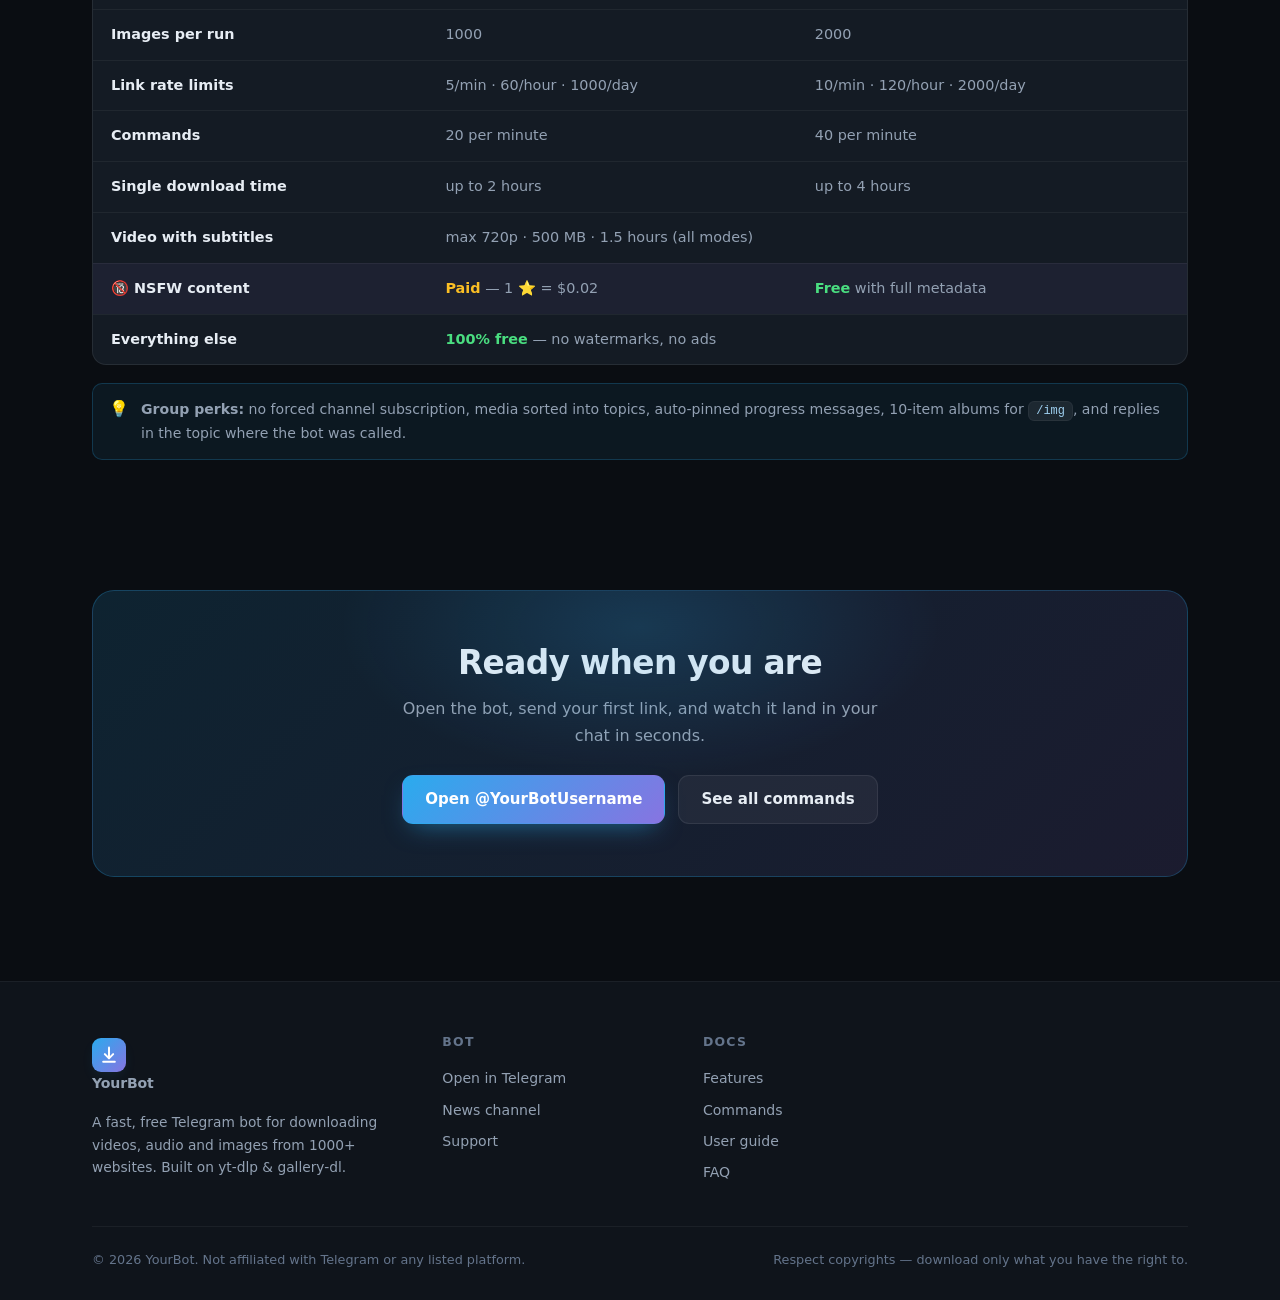
==== commit d814797e: "Add files via upload" ====
--- a/index.html
+++ b/index.html
@@ -35,7 +35,6 @@
       <a href="features.html">Features</a>
       <a href="commands.html">Commands</a>
       <a href="guide.html">Guide</a>
-      <a href="deploy.html">Self-Host</a>
       <a href="faq.html">FAQ</a>
       <a href="https://t.me/YourBotUsername" class="nav-cta" target="_blank" rel="noopener">Open Bot</a>
     </div>
@@ -302,12 +301,6 @@
         <a href="guide.html">User guide</a>
         <a href="faq.html">FAQ</a>
       </div>
-      <div>
-        <h4>Hosting</h4>
-        <a href="deploy.html">Self-host guide</a>
-        <a href="deploy.html#env">Environment variables</a>
-        <a href="faq.html#troubleshooting">Troubleshooting</a>
-      </div>
     </div>
     <div class="foot-bottom">
       <span>© <span id="yr">2026</span> YourBot. Not affiliated with Telegram or any listed platform.</span>
--- a/assets/css/style.css
+++ b/assets/css/style.css
@@ -0,0 +1,494 @@
+/* ============================================================
+   Downloader Bot — Documentation Site
+   style.css  (single stylesheet for all pages)
+   ============================================================ */
+
+/* ---------- Design tokens ---------- */
+:root {
+  --bg:            #0a0d12;
+  --bg-soft:       #0f141b;
+  --surface:       #141b24;
+  --surface-2:     #1a232e;
+  --surface-3:     #212c3a;
+  --border:        rgba(255, 255, 255, .08);
+  --border-soft:   rgba(255, 255, 255, .05);
+
+  --text:          #e7edf4;
+  --text-muted:    #93a1b3;
+  --text-dim:      #64748b;
+
+  --accent:        #2aabee;
+  --accent-deep:   #1d8fd0;
+  --accent-glow:   rgba(42, 171, 238, .18);
+  --violet:        #8774e1;
+  --green:         #4ade80;
+  --amber:         #fbbf24;
+  --red:           #f87171;
+
+  --grad:          linear-gradient(135deg, #2aabee 0%, #8774e1 100%);
+  --grad-soft:     linear-gradient(135deg, rgba(42,171,238,.14), rgba(135,116,225,.14));
+
+  --radius:        14px;
+  --radius-sm:     10px;
+  --shadow:        0 18px 50px -20px rgba(0, 0, 0, .65);
+  --shadow-sm:     0 8px 24px -12px rgba(0, 0, 0, .55);
+
+  --font:          'Inter', system-ui, -apple-system, 'Segoe UI', Roboto, 'Helvetica Neue', Arial, sans-serif;
+  --mono:          ui-monospace, 'SF Mono', 'Cascadia Code', 'Roboto Mono', Menlo, Consolas, monospace;
+
+  --maxw:          1140px;
+  --nav-h:         64px;
+}
+
+/* ---------- Reset ---------- */
+*, *::before, *::after { box-sizing: border-box; margin: 0; padding: 0; }
+html { scroll-behavior: smooth; scroll-padding-top: calc(var(--nav-h) + 18px); -webkit-text-size-adjust: 100%; }
+body {
+  font-family: var(--font);
+  background: var(--bg);
+  color: var(--text);
+  line-height: 1.65;
+  font-size: 16px;
+  overflow-x: hidden;
+  -webkit-font-smoothing: antialiased;
+}
+img, svg { display: block; max-width: 100%; }
+a { color: var(--accent); text-decoration: none; transition: color .18s ease; }
+a:hover { color: #7fd0ff; }
+ul, ol { padding-left: 1.25rem; }
+li { margin: .28rem 0; }
+h1, h2, h3, h4 { line-height: 1.25; letter-spacing: -.02em; font-weight: 700; }
+h2 { font-size: clamp(1.55rem, 1.2rem + 1.4vw, 2.05rem); }
+h3 { font-size: 1.2rem; }
+p  { color: var(--text-muted); }
+::selection { background: rgba(42, 171, 238, .35); color: #fff; }
+
+/* background texture */
+body::before {
+  content: "";
+  position: fixed; inset: 0;
+  background:
+    radial-gradient(900px 480px at 82% -8%, rgba(42,171,238,.10), transparent 60%),
+    radial-gradient(720px 420px at 8% 4%, rgba(135,116,225,.09), transparent 55%);
+  pointer-events: none; z-index: 0;
+}
+
+.wrap { max-width: var(--maxw); margin: 0 auto; padding: 0 22px; position: relative; z-index: 1; }
+
+/* ---------- Navbar ---------- */
+.nav {
+  position: sticky; top: 0; z-index: 100;
+  height: var(--nav-h);
+  background: rgba(10, 13, 18, .78);
+  backdrop-filter: blur(14px); -webkit-backdrop-filter: blur(14px);
+  border-bottom: 1px solid var(--border-soft);
+}
+.nav .wrap { display: flex; align-items: center; height: 100%; gap: 26px; }
+.brand { display: flex; align-items: center; gap: 10px; font-weight: 800; color: var(--text); font-size: 1.04rem; letter-spacing: -.01em; }
+.brand:hover { color: var(--text); }
+.brand .logo {
+  width: 34px; height: 34px; border-radius: 9px;
+  background: var(--grad);
+  display: grid; place-items: center;
+  box-shadow: 0 6px 16px -6px var(--accent-glow);
+}
+.brand .logo svg { width: 20px; height: 20px; }
+.nav-links { display: flex; align-items: center; gap: 4px; margin-left: auto; }
+.nav-links a {
+  color: var(--text-muted); font-size: .92rem; font-weight: 500;
+  padding: 7px 13px; border-radius: 8px; transition: all .16s ease;
+}
+.nav-links a:hover { color: var(--text); background: rgba(255,255,255,.05); }
+.nav-links a.active { color: var(--text); background: rgba(42,171,238,.12); }
+.nav-cta {
+  margin-left: 8px; padding: 8px 18px !important;
+  background: var(--grad); color: #fff !important; font-weight: 600 !important;
+  border-radius: 9px; box-shadow: 0 8px 20px -8px var(--accent-glow);
+}
+.nav-cta:hover { filter: brightness(1.08); background: var(--grad) !important; }
+.burger { display: none; margin-left: auto; background: none; border: 1px solid var(--border); border-radius: 9px; padding: 8px 10px; cursor: pointer; }
+.burger span { display: block; width: 19px; height: 2px; background: var(--text); margin: 3.5px 0; border-radius: 2px; transition: .25s; }
+.burger.open span:nth-child(1) { transform: translateY(5.5px) rotate(45deg); }
+.burger.open span:nth-child(2) { opacity: 0; }
+.burger.open span:nth-child(3) { transform: translateY(-5.5px) rotate(-45deg); }
+
+/* ---------- Buttons ---------- */
+.btn {
+  display: inline-flex; align-items: center; gap: 8px;
+  padding: 11px 22px; border-radius: 11px;
+  font-weight: 600; font-size: .94rem; cursor: pointer;
+  border: 1px solid transparent; transition: all .18s ease;
+}
+.btn-primary { background: var(--grad); color: #fff; box-shadow: 0 10px 26px -10px rgba(42,171,238,.55); }
+.btn-primary:hover { color: #fff; transform: translateY(-2px); box-shadow: 0 16px 32px -12px rgba(42,171,238,.6); }
+.btn-ghost { background: rgba(255,255,255,.05); border-color: var(--border); color: var(--text); }
+.btn-ghost:hover { background: rgba(255,255,255,.09); color: var(--text); transform: translateY(-2px); }
+.btn-sm { padding: 7px 14px; font-size: .85rem; border-radius: 9px; }
+
+/* ---------- Hero ---------- */
+.hero { padding: clamp(48px, 8vw, 92px) 0 60px; }
+.hero-grid { display: grid; grid-template-columns: 1.08fr .92fr; gap: 56px; align-items: center; }
+.pill {
+  display: inline-flex; align-items: center; gap: 8px;
+  padding: 6px 14px; border-radius: 100px;
+  background: var(--grad-soft); border: 1px solid rgba(42,171,238,.28);
+  color: #a9d8f7; font-size: .8rem; font-weight: 600; margin-bottom: 22px;
+}
+.pill .dot { width: 7px; height: 7px; border-radius: 50%; background: var(--green); box-shadow: 0 0 10px var(--green); }
+.hero h1 { font-size: clamp(2.1rem, 1.4rem + 2.6vw, 3.35rem); margin-bottom: 18px; }
+.hero h1 .grad { background: var(--grad); -webkit-background-clip: text; background-clip: text; color: transparent; }
+.hero p.lead { font-size: 1.1rem; max-width: 520px; margin-bottom: 30px; }
+.hero-actions { display: flex; gap: 13px; flex-wrap: wrap; margin-bottom: 34px; }
+.hero-stats { display: flex; gap: 30px; flex-wrap: wrap; }
+.hero-stats .stat b { display: block; font-size: 1.45rem; color: var(--text); letter-spacing: -.02em; }
+.hero-stats .stat span { font-size: .8rem; color: var(--text-dim); }
+
+/* ---------- Telegram chat mock ---------- */
+.phone {
+  width: 100%; max-width: 360px; margin: 0 auto;
+  background: #0e1621;
+  border: 1px solid rgba(255,255,255,.1);
+  border-radius: 26px;
+  box-shadow: var(--shadow), 0 0 0 6px rgba(255,255,255,.025);
+  overflow: hidden;
+  position: relative;
+}
+.phone::after {
+  content: ""; position: absolute; inset: 0;
+  background: linear-gradient(160deg, rgba(255,255,255,.06), transparent 30%);
+  pointer-events: none;
+}
+.tg-head {
+  display: flex; align-items: center; gap: 11px;
+  padding: 13px 16px;
+  background: #17212b;
+  border-bottom: 1px solid rgba(0,0,0,.35);
+}
+.tg-avatar {
+  width: 38px; height: 38px; border-radius: 50%;
+  background: var(--grad); display: grid; place-items: center;
+  font-size: .95rem; color: #fff; font-weight: 700; flex-shrink: 0;
+}
+.tg-head .who b { display: block; color: #fff; font-size: .9rem; }
+.tg-head .who span { color: #5eb8ef; font-size: .74rem; }
+.tg-body { padding: 18px 14px 22px; display: flex; flex-direction: column; gap: 10px; min-height: 380px; }
+.bubble {
+  max-width: 82%; padding: 9px 13px; border-radius: 14px;
+  font-size: .83rem; line-height: 1.5; position: relative;
+  animation: pop .45s cubic-bezier(.2,.9,.3,1.2) backwards;
+}
+.bubble.me  { align-self: flex-end; background: #2b5278; color: #eaf3fc; border-bottom-right-radius: 5px; }
+.bubble.bot { align-self: flex-start; background: #182533; color: #d5e2ee; border-bottom-left-radius: 5px; }
+.bubble .t { display: block; font-size: .64rem; color: rgba(255,255,255,.42); margin-top: 3px; text-align: right; }
+.bubble b { color: #fff; }
+.bubble .lnk { color: #71b8ec; word-break: break-all; }
+.bubble:nth-child(1) { animation-delay: .15s; }
+.bubble:nth-child(2) { animation-delay: .5s; }
+.bubble:nth-child(3) { animation-delay: .9s; }
+.bubble:nth-child(4) { animation-delay: 1.3s; }
+.bubble:nth-child(5) { animation-delay: 1.7s; }
+@keyframes pop { from { opacity: 0; transform: translateY(12px) scale(.96); } }
+.tg-progress { margin-top: 7px; height: 5px; border-radius: 4px; background: rgba(255,255,255,.12); overflow: hidden; }
+.tg-progress i { display: block; height: 100%; width: 68%; border-radius: 4px; background: linear-gradient(90deg, #2aabee, #5eb8ef); animation: load 3s ease-in-out infinite; }
+@keyframes load { 0% { width: 12%; } 55% { width: 85%; } 100% { width: 12%; } }
+.tg-kbd { display: flex; gap: 6px; flex-wrap: wrap; margin-top: 8px; }
+.tg-kbd span {
+  font-size: .7rem; color: #7fc2f5; background: rgba(42,171,238,.12);
+  border: 1px solid rgba(42,171,238,.25); padding: 4px 10px; border-radius: 8px;
+}
+
+/* ---------- Sections ---------- */
+section { padding: 64px 0; position: relative; z-index: 1; }
+.sec-head { text-align: center; max-width: 640px; margin: 0 auto 46px; }
+.sec-head .kicker {
+  font-size: .78rem; font-weight: 700; letter-spacing: .14em; text-transform: uppercase;
+  color: var(--accent); margin-bottom: 10px;
+}
+.sec-head p { margin-top: 12px; }
+
+/* ---------- Platform marquee ---------- */
+.platforms { padding: 30px 0 10px; border-top: 1px solid var(--border-soft); border-bottom: 1px solid var(--border-soft); background: var(--bg-soft); }
+.platforms .lbl { text-align: center; font-size: .76rem; color: var(--text-dim); letter-spacing: .12em; text-transform: uppercase; margin-bottom: 18px; }
+.marquee { overflow: hidden; -webkit-mask-image: linear-gradient(90deg, transparent, #000 12%, #000 88%, transparent); mask-image: linear-gradient(90deg, transparent, #000 12%, #000 88%, transparent); }
+.marquee-track { display: flex; gap: 14px; width: max-content; animation: slide 42s linear infinite; }
+.marquee:hover .marquee-track { animation-play-state: paused; }
+@keyframes slide { to { transform: translateX(-50%); } }
+.plat {
+  display: flex; align-items: center; gap: 9px;
+  padding: 9px 18px; border-radius: 100px;
+  background: var(--surface); border: 1px solid var(--border);
+  font-size: .86rem; font-weight: 600; color: var(--text-muted); white-space: nowrap;
+}
+.plat i { width: 9px; height: 9px; border-radius: 3px; flex-shrink: 0; }
+
+/* ---------- Feature cards ---------- */
+.cards { display: grid; grid-template-columns: repeat(auto-fit, minmax(280px, 1fr)); gap: 18px; }
+.card {
+  background: var(--surface); border: 1px solid var(--border);
+  border-radius: var(--radius); padding: 24px;
+  transition: transform .2s ease, border-color .2s ease, background .2s ease;
+  position: relative; overflow: hidden;
+}
+.card::before {
+  content: ""; position: absolute; inset: 0;
+  background: radial-gradient(420px 220px at var(--mx, 50%) 0%, rgba(42,171,238,.09), transparent 70%);
+  opacity: 0; transition: opacity .25s;
+}
+.card:hover { transform: translateY(-4px); border-color: rgba(42,171,238,.3); background: var(--surface-2); }
+.card:hover::before { opacity: 1; }
+.card .ic {
+  width: 44px; height: 44px; border-radius: 12px;
+  background: var(--grad-soft); border: 1px solid rgba(42,171,238,.22);
+  display: grid; place-items: center; margin-bottom: 15px;
+}
+.card .ic svg { width: 22px; height: 22px; stroke: var(--accent); }
+.card h3 { margin-bottom: 8px; }
+.card p { font-size: .9rem; }
+.card .mini { margin-top: 12px; font-size: .8rem; color: var(--text-dim); font-family: var(--mono); }
+
+/* ---------- Steps ---------- */
+.steps { display: grid; grid-template-columns: repeat(3, 1fr); gap: 18px; counter-reset: s; }
+.step {
+  background: var(--surface); border: 1px solid var(--border); border-radius: var(--radius);
+  padding: 26px 24px; position: relative;
+}
+.step::before {
+  counter-increment: s; content: "0" counter(s);
+  font-size: 2.4rem; font-weight: 800; letter-spacing: -.04em;
+  background: var(--grad); -webkit-background-clip: text; background-clip: text; color: transparent;
+  display: block; margin-bottom: 10px;
+}
+.step h3 { margin-bottom: 6px; }
+.step p { font-size: .9rem; }
+
+/* ---------- Tables ---------- */
+.tbl-wrap { overflow-x: auto; border: 1px solid var(--border); border-radius: var(--radius); background: var(--surface); }
+table { width: 100%; border-collapse: collapse; font-size: .9rem; }
+th, td { padding: 13px 18px; text-align: left; border-bottom: 1px solid var(--border-soft); }
+th { background: var(--surface-2); color: var(--text); font-weight: 600; font-size: .8rem; letter-spacing: .04em; text-transform: uppercase; }
+tr:last-child td { border-bottom: none; }
+td { color: var(--text-muted); vertical-align: top; }
+td b, td strong { color: var(--text); }
+tr.hl td { background: rgba(135,116,225,.07); }
+.tag-free { color: var(--green); font-weight: 700; }
+.tag-paid { color: var(--amber); font-weight: 700; }
+
+/* ---------- Code blocks ---------- */
+pre.code, .codebox {
+  background: #0c1016; border: 1px solid var(--border);
+  border-radius: var(--radius-sm); padding: 15px 16px;
+  font-family: var(--mono); font-size: .82rem; line-height: 1.7;
+  color: #cdd9e5; overflow-x: auto; margin: 14px 0;
+  position: relative;
+}
+.codebox .cb-head {
+  display: flex; align-items: center; justify-content: space-between;
+  margin: -15px -16px 12px; padding: 9px 14px;
+  background: rgba(255,255,255,.03); border-bottom: 1px solid var(--border-soft);
+  border-radius: var(--radius-sm) var(--radius-sm) 0 0;
+}
+.codebox .cb-head .dots { display: flex; gap: 6px; }
+.codebox .cb-head .dots i { width: 11px; height: 11px; border-radius: 50%; display: block; }
+.codebox .cb-head .dots i:nth-child(1) { background: #ff5f57; }
+.codebox .cb-head .dots i:nth-child(2) { background: #febc2e; }
+.codebox .cb-head .dots i:nth-child(3) { background: #28c840; }
+.codebox .cb-head .ttl { font-size: .73rem; color: var(--text-dim); font-family: var(--mono); }
+.copy-btn {
+  background: rgba(255,255,255,.06); border: 1px solid var(--border); color: var(--text-muted);
+  font-size: .72rem; padding: 4px 10px; border-radius: 7px; cursor: pointer; font-family: var(--font);
+  transition: all .15s;
+}
+.copy-btn:hover { background: rgba(255,255,255,.12); color: var(--text); }
+.copy-btn.copied { color: var(--green); border-color: rgba(74,222,128,.4); }
+pre.code code, .codebox pre { font-family: inherit; }
+.c-com { color: #5d6b7d; } .c-key { color: #7fc2f5; } .c-str { color: #a5d6a7; } .c-num { color: #f2c97d; }
+
+code:not(pre code), .inline-code {
+  font-family: var(--mono); font-size: .85em;
+  background: rgba(255,255,255,.07); border: 1px solid var(--border-soft);
+  padding: 2px 7px; border-radius: 6px; color: #9fd0f0; word-break: break-word;
+}
+
+/* ---------- Docs layout (sidebar + content) ---------- */
+.docs { display: grid; grid-template-columns: 232px 1fr; gap: 44px; padding: 46px 0 80px; align-items: start; }
+.toc { position: sticky; top: calc(var(--nav-h) + 22px); }
+.toc .toc-ttl { font-size: .72rem; letter-spacing: .14em; text-transform: uppercase; color: var(--text-dim); font-weight: 700; margin-bottom: 12px; }
+.toc a {
+  display: block; padding: 6px 12px; border-left: 2px solid var(--border);
+  color: var(--text-muted); font-size: .86rem; margin-left: -1px;
+}
+.toc a:hover { color: var(--text); border-color: var(--text-dim); }
+.toc a.on { color: var(--accent); border-color: var(--accent); font-weight: 600; }
+.doc-body { min-width: 0; }
+.doc-body > section { padding: 0 0 52px; }
+.doc-body h2 { margin-bottom: 14px; padding-top: 6px; }
+.doc-body h3 { margin: 26px 0 8px; }
+.doc-body p { margin: 10px 0; }
+.doc-body ul { margin: 10px 0; }
+.page-hero { padding: 54px 0 8px; border-bottom: 1px solid var(--border-soft); margin-bottom: 8px; }
+.page-hero h1 { font-size: clamp(1.9rem, 1.4rem + 1.8vw, 2.6rem); margin-bottom: 10px; }
+.page-hero p { max-width: 680px; }
+.breadcrumb { font-size: .8rem; color: var(--text-dim); margin-bottom: 14px; }
+.breadcrumb a { color: var(--text-dim); }
+.breadcrumb a:hover { color: var(--text-muted); }
+
+/* ---------- Command list ---------- */
+.cmd-filter {
+  display: flex; gap: 10px; align-items: center; flex-wrap: wrap;
+  margin: 20px 0 26px;
+}
+.cmd-search {
+  flex: 1; min-width: 220px; display: flex; align-items: center; gap: 10px;
+  background: var(--surface); border: 1px solid var(--border); border-radius: 11px; padding: 10px 15px;
+}
+.cmd-search input {
+  background: none; border: none; outline: none; color: var(--text);
+  font-size: .92rem; width: 100%; font-family: var(--font);
+}
+.cmd-search input::placeholder { color: var(--text-dim); }
+.chip {
+  padding: 7px 15px; border-radius: 100px; font-size: .82rem; font-weight: 600;
+  background: var(--surface); border: 1px solid var(--border); color: var(--text-muted); cursor: pointer;
+  transition: all .15s;
+}
+.chip:hover { color: var(--text); }
+.chip.on { background: var(--grad-soft); border-color: rgba(42,171,238,.4); color: #a9d8f7; }
+.cmd-card {
+  background: var(--surface); border: 1px solid var(--border); border-radius: var(--radius);
+  padding: 20px 22px; margin-bottom: 12px; transition: border-color .18s;
+}
+.cmd-card:hover { border-color: rgba(42,171,238,.28); }
+.cmd-card .cmd-top { display: flex; align-items: baseline; gap: 12px; flex-wrap: wrap; }
+.cmd-card .cmd-name { font-family: var(--mono); color: #7fc2f5; font-size: .98rem; font-weight: 600; }
+.cmd-card .cmd-use { font-family: var(--mono); font-size: .78rem; color: var(--text-dim); }
+.cmd-card p { font-size: .88rem; margin-top: 6px; }
+.cmd-badge { font-size: .68rem; font-weight: 700; padding: 3px 9px; border-radius: 100px; letter-spacing: .05em; text-transform: uppercase; }
+.cmd-badge.user  { background: rgba(74,222,128,.12); color: var(--green); border: 1px solid rgba(74,222,128,.25); }
+.cmd-badge.admin { background: rgba(248,113,113,.12); color: var(--red); border: 1px solid rgba(248,113,113,.25); }
+.cmd-group-ttl { margin: 34px 0 14px; font-size: 1.05rem; display: flex; align-items: center; gap: 10px; }
+.cmd-group-ttl::after { content: ""; flex: 1; height: 1px; background: var(--border-soft); }
+.no-result { text-align: center; color: var(--text-dim); padding: 40px 0; display: none; }
+
+/* ---------- Accordion (FAQ) ---------- */
+.acc-item {
+  background: var(--surface); border: 1px solid var(--border);
+  border-radius: var(--radius-sm); margin-bottom: 10px; overflow: hidden;
+}
+.acc-q {
+  width: 100%; text-align: left; background: none; border: none; cursor: pointer;
+  padding: 17px 20px; color: var(--text); font-size: .96rem; font-weight: 600;
+  display: flex; justify-content: space-between; align-items: center; gap: 14px;
+  font-family: var(--font);
+}
+.acc-q .pm { flex-shrink: 0; width: 22px; height: 22px; position: relative; }
+.acc-q .pm::before, .acc-q .pm::after {
+  content: ""; position: absolute; background: var(--accent); border-radius: 2px; transition: transform .25s;
+}
+.acc-q .pm::before { top: 10px; left: 4px; width: 14px; height: 2px; }
+.acc-q .pm::after  { left: 10px; top: 4px; width: 2px; height: 14px; }
+.acc-item.open .pm::after { transform: rotate(90deg); opacity: 0; }
+.acc-a { max-height: 0; overflow: hidden; transition: max-height .3s ease; }
+.acc-a-inner { padding: 0 20px 18px; }
+.acc-a-inner p, .acc-a-inner li { font-size: .9rem; }
+
+/* ---------- Callouts ---------- */
+.note {
+  display: flex; gap: 12px; padding: 14px 16px; border-radius: var(--radius-sm);
+  font-size: .88rem; margin: 16px 0; border: 1px solid;
+}
+.note p { margin: 0; font-size: .88rem; }
+.note .ni { flex-shrink: 0; font-size: 1rem; line-height: 1.4; }
+.note.info    { background: rgba(42,171,238,.07);  border-color: rgba(42,171,238,.22); }
+.note.warn    { background: rgba(251,191,36,.07);  border-color: rgba(251,191,36,.25); }
+.note.danger  { background: rgba(248,113,113,.07); border-color: rgba(248,113,113,.25); }
+.note.ok      { background: rgba(74,222,128,.06);  border-color: rgba(74,222,128,.22); }
+
+/* ---------- CTA band ---------- */
+.cta-band {
+  margin: 30px 0 0; text-align: center;
+  background: var(--grad-soft); border: 1px solid rgba(42,171,238,.25);
+  border-radius: 22px; padding: 52px 24px;
+  position: relative; overflow: hidden;
+}
+.cta-band::before {
+  content: ""; position: absolute; top: -40%; left: 50%; transform: translateX(-50%);
+  width: 600px; height: 300px;
+  background: radial-gradient(closest-side, rgba(42,171,238,.18), transparent);
+  pointer-events: none;
+}
+.cta-band h2 { margin-bottom: 12px; }
+.cta-band p { max-width: 480px; margin: 0 auto 26px; }
+.cta-band .hero-actions { justify-content: center; margin-bottom: 0; }
+
+/* ---------- Footer ---------- */
+footer {
+  border-top: 1px solid var(--border-soft); background: var(--bg-soft);
+  padding: 52px 0 30px; margin-top: 40px; position: relative; z-index: 1;
+}
+.foot-grid { display: grid; grid-template-columns: 1.4fr 1fr 1fr 1fr; gap: 36px; margin-bottom: 38px; }
+.foot-grid h4 { font-size: .78rem; letter-spacing: .1em; text-transform: uppercase; color: var(--text-dim); margin-bottom: 14px; }
+.foot-grid a { display: block; color: var(--text-muted); font-size: .88rem; padding: 4px 0; }
+.foot-grid a:hover { color: var(--text); }
+.foot-brand p { font-size: .86rem; margin-top: 12px; max-width: 300px; }
+.foot-bottom {
+  display: flex; justify-content: space-between; align-items: center; gap: 16px; flex-wrap: wrap;
+  padding-top: 22px; border-top: 1px solid var(--border-soft);
+  font-size: .8rem; color: var(--text-dim);
+}
+.foot-bottom a { color: var(--text-dim); }
+.foot-bottom a:hover { color: var(--text-muted); }
+
+/* ---------- Reveal animation ---------- */
+.reveal { opacity: 0; transform: translateY(22px); transition: opacity .6s ease, transform .6s ease; }
+.reveal.in { opacity: 1; transform: none; }
+@media (prefers-reduced-motion: reduce) {
+  .reveal { opacity: 1; transform: none; transition: none; }
+  .marquee-track { animation: none; }
+  html { scroll-behavior: auto; }
+}
+
+/* ---------- Misc ---------- */
+.two-col { display: grid; grid-template-columns: 1fr 1fr; gap: 22px; }
+.list-check { list-style: none; padding: 0; }
+.list-check li { padding-left: 28px; position: relative; margin: 9px 0; color: var(--text-muted); font-size: .92rem; }
+.list-check li::before {
+  content: ""; position: absolute; left: 0; top: 7px; width: 16px; height: 16px; border-radius: 50%;
+  background: rgba(74,222,128,.14) url("data:image/svg+xml,%3Csvg xmlns='http://www.w3.org/2000/svg' viewBox='0 0 24 24' fill='none' stroke='%234ade80' stroke-width='3' stroke-linecap='round' stroke-linejoin='round'%3E%3Cpath d='M20 6L9 17l-5-5'/%3E%3C/svg%3E") center/11px no-repeat;
+}
+.list-cross { list-style: none; padding: 0; }
+.list-cross li { padding-left: 28px; position: relative; margin: 9px 0; color: var(--text-muted); font-size: .92rem; }
+.list-cross li::before {
+  content: ""; position: absolute; left: 0; top: 7px; width: 16px; height: 16px; border-radius: 50%;
+  background: rgba(248,113,113,.14) url("data:image/svg+xml,%3Csvg xmlns='http://www.w3.org/2000/svg' viewBox='0 0 24 24' fill='none' stroke='%23f87171' stroke-width='3' stroke-linecap='round'%3E%3Cpath d='M18 6L6 18M6 6l12 12'/%3E%3C/svg%3E") center/10px no-repeat;
+}
+.kbd-grid { display: grid; grid-template-columns: repeat(auto-fit, minmax(160px, 1fr)); gap: 10px; margin: 14px 0; }
+.kbd-tile { background: var(--surface); border: 1px solid var(--border); border-radius: 10px; padding: 12px 14px; font-size: .82rem; color: var(--text-muted); }
+.kbd-tile b { color: var(--text); display: block; font-family: var(--mono); font-size: .8rem; margin-bottom: 3px; color: #7fc2f5; }
+.updated { font-size: .78rem; color: var(--text-dim); margin-top: 6px; }
+
+/* ---------- Responsive ---------- */
+@media (max-width: 940px) {
+  .hero-grid { grid-template-columns: 1fr; gap: 40px; }
+  .phone { max-width: 330px; }
+  .docs { grid-template-columns: 1fr; gap: 20px; }
+  .toc { position: static; display: none; }
+  .steps { grid-template-columns: 1fr; }
+  .two-col { grid-template-columns: 1fr; }
+  .foot-grid { grid-template-columns: 1fr 1fr; }
+}
+@media (max-width: 760px) {
+  .nav-links {
+    position: fixed; inset: var(--nav-h) 0 auto 0;
+    flex-direction: column; align-items: stretch; gap: 2px;
+    background: rgba(10,13,18,.97); backdrop-filter: blur(16px);
+    padding: 14px 18px 22px; border-bottom: 1px solid var(--border);
+    transform: translateY(-130%); transition: transform .3s ease;
+  }
+  .nav-links.open { transform: translateY(0); }
+  .nav-links a { padding: 12px 14px; }
+  .nav-cta { margin: 8px 0 0; text-align: center; }
+  .burger { display: block; }
+  .hero-stats { gap: 22px; }
+  .foot-grid { grid-template-columns: 1fr; gap: 26px; }
+  section { padding: 46px 0; }
+}
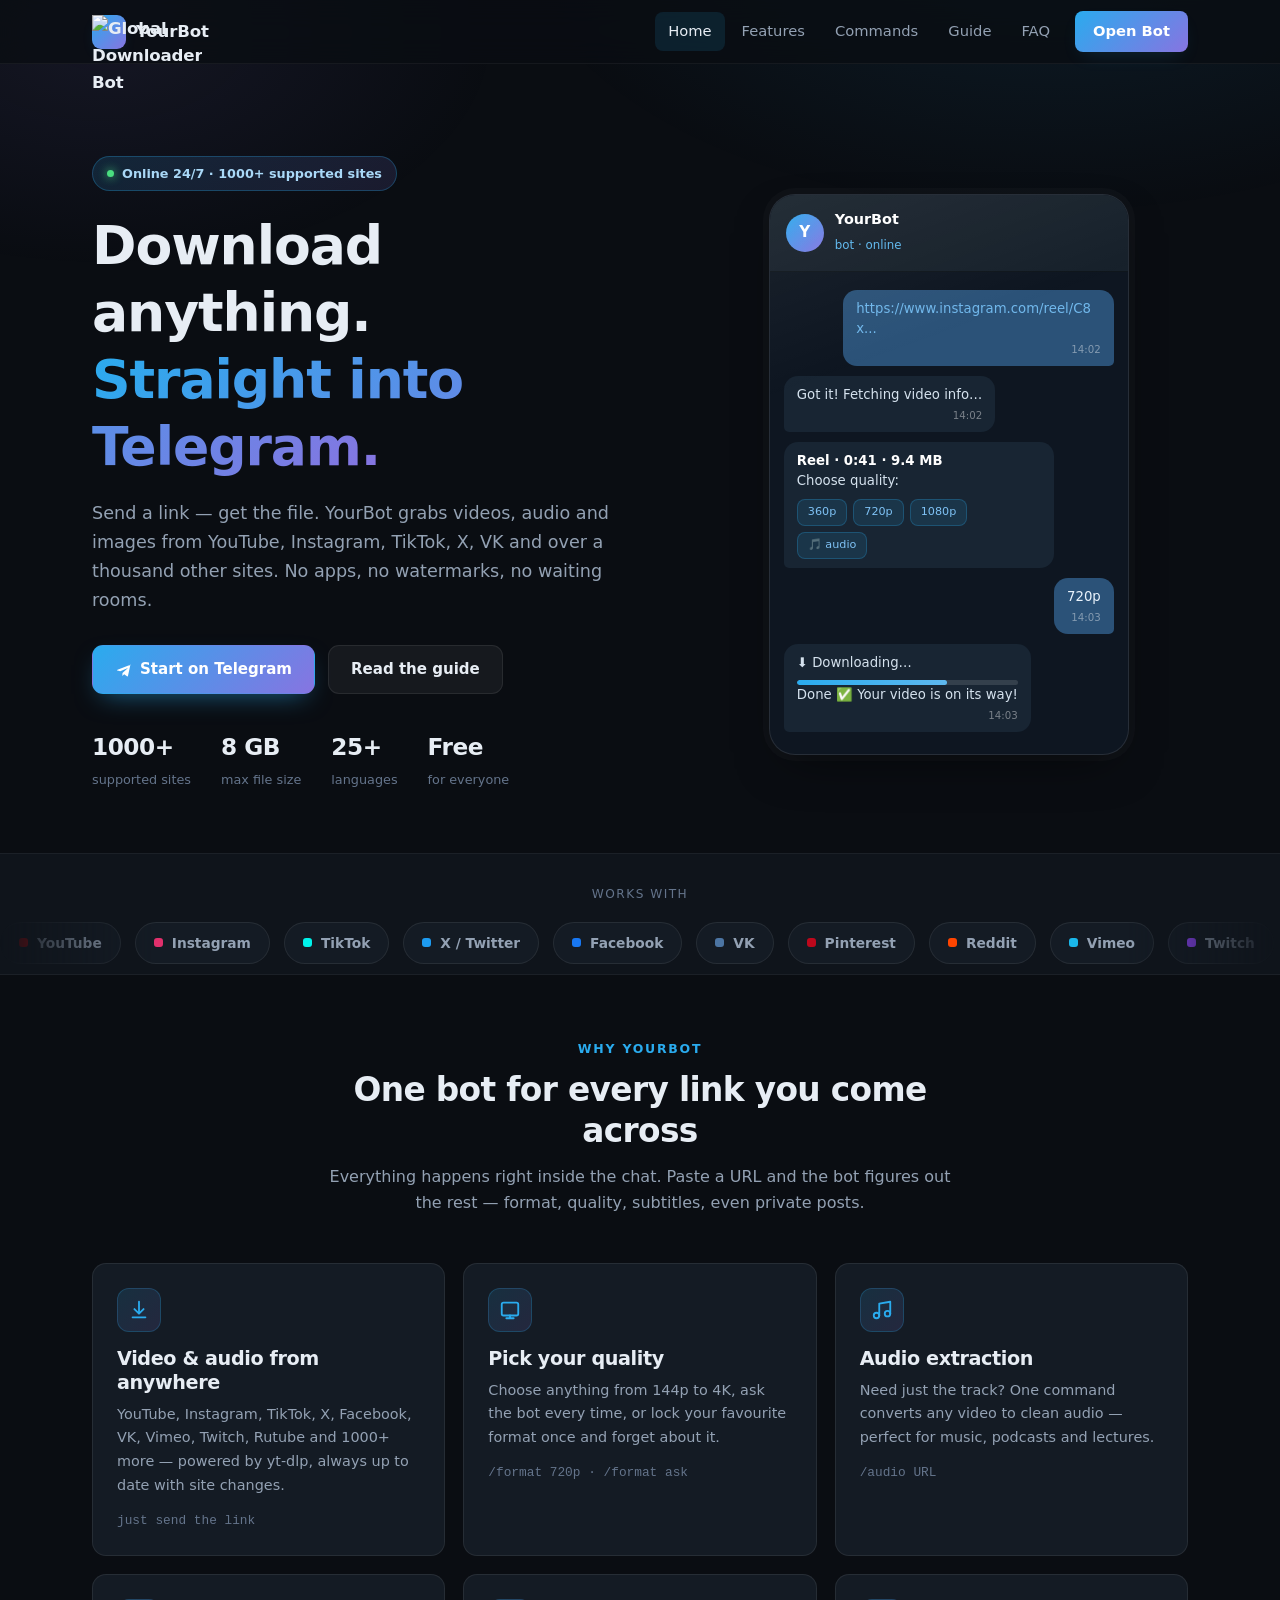
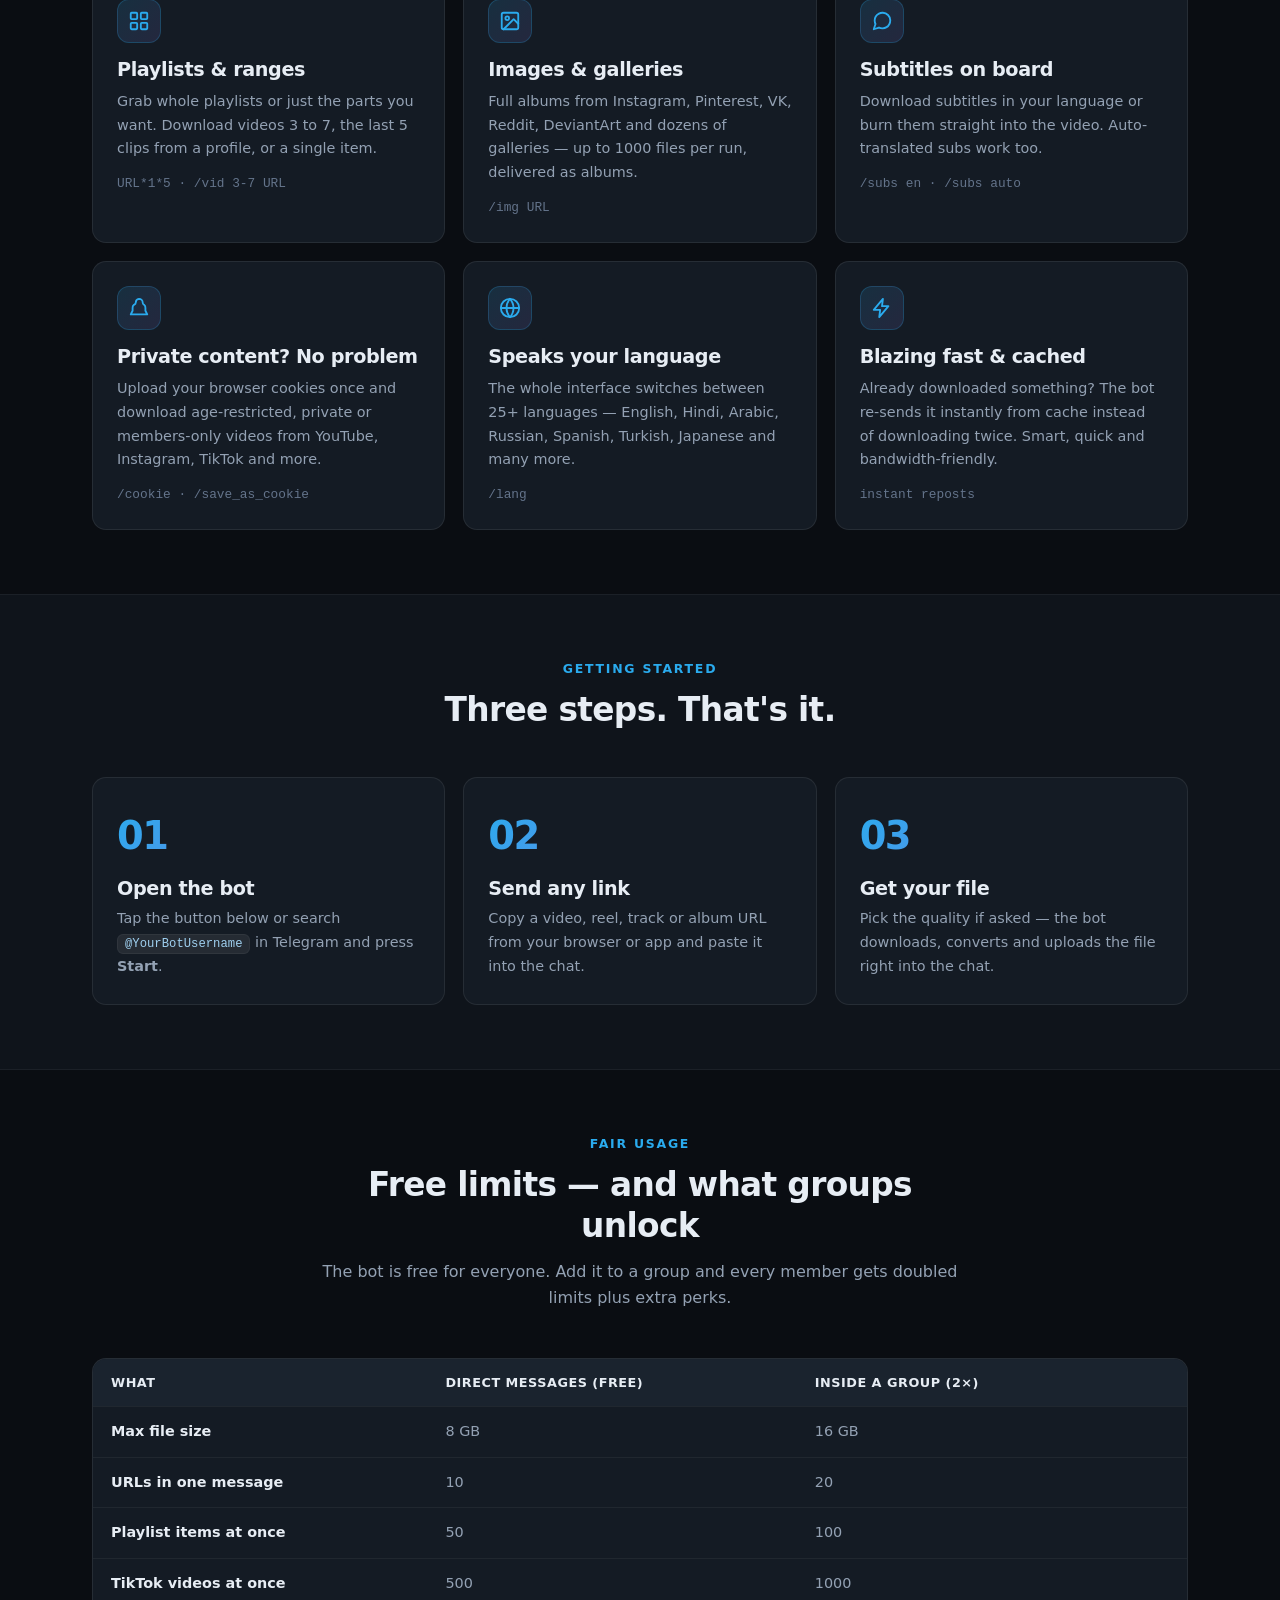
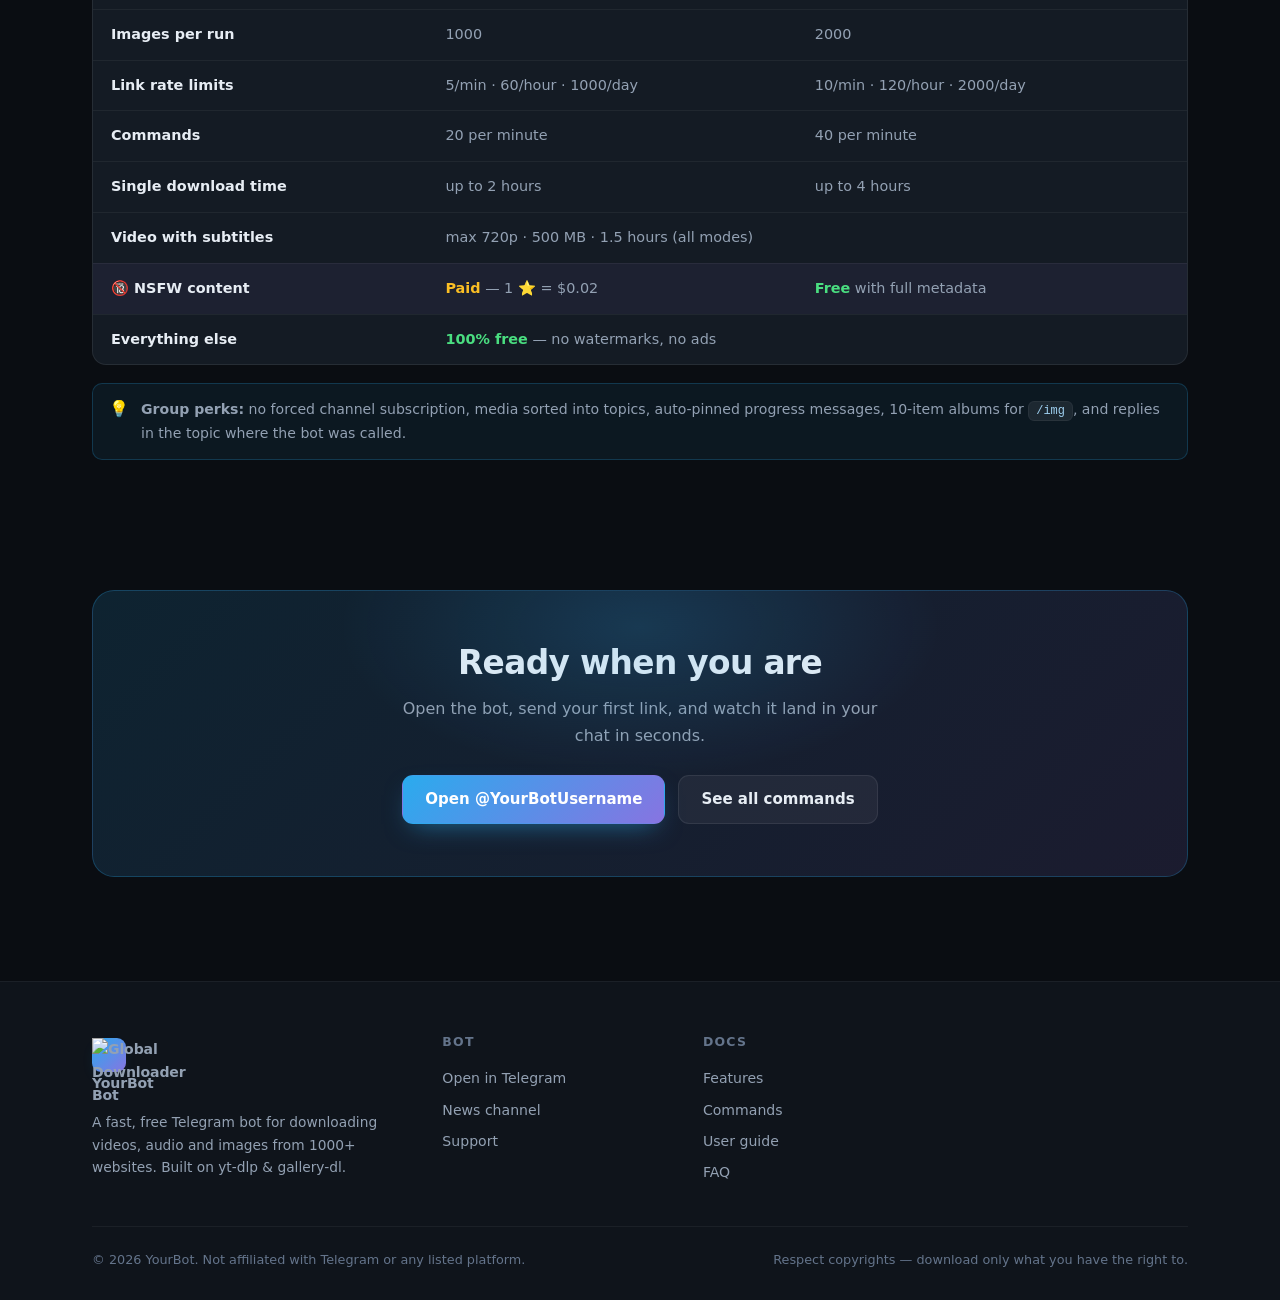
==== commit cfe06987: "Add files via upload" ====
--- a/index.html
+++ b/index.html
@@ -24,9 +24,7 @@
 <nav class="nav">
   <div class="wrap">
     <a class="brand" href="index.html">
-      <span class="logo">
-        <svg viewBox="0 0 24 24" fill="none" stroke="#fff" stroke-width="2.4" stroke-linecap="round" stroke-linejoin="round"><path d="M12 3v12"/><path d="M7 11l5 5 5-5"/><path d="M5 20h14"/></svg>
-      </span>
+      <span class="logo"><img src="assets/img/logo.png" alt="Global Downloader Bot"></span>
       YourBot
     </a>
     <button class="burger" aria-label="Menu"><span></span><span></span><span></span></button>
@@ -283,7 +281,7 @@
     <div class="foot-grid">
       <div class="foot-brand">
         <a class="brand" href="index.html">
-          <span class="logo"><svg viewBox="0 0 24 24" fill="none" stroke="#fff" stroke-width="2.4" stroke-linecap="round" stroke-linejoin="round"><path d="M12 3v12"/><path d="M7 11l5 5 5-5"/><path d="M5 20h14"/></svg></span>
+          <span class="logo"><img src="assets/img/logo.png" alt="Global Downloader Bot"></span>
           YourBot
         </a>
         <p>A fast, free Telegram bot for downloading videos, audio and images from 1000+ websites. Built on yt-dlp &amp; gallery-dl.</p>
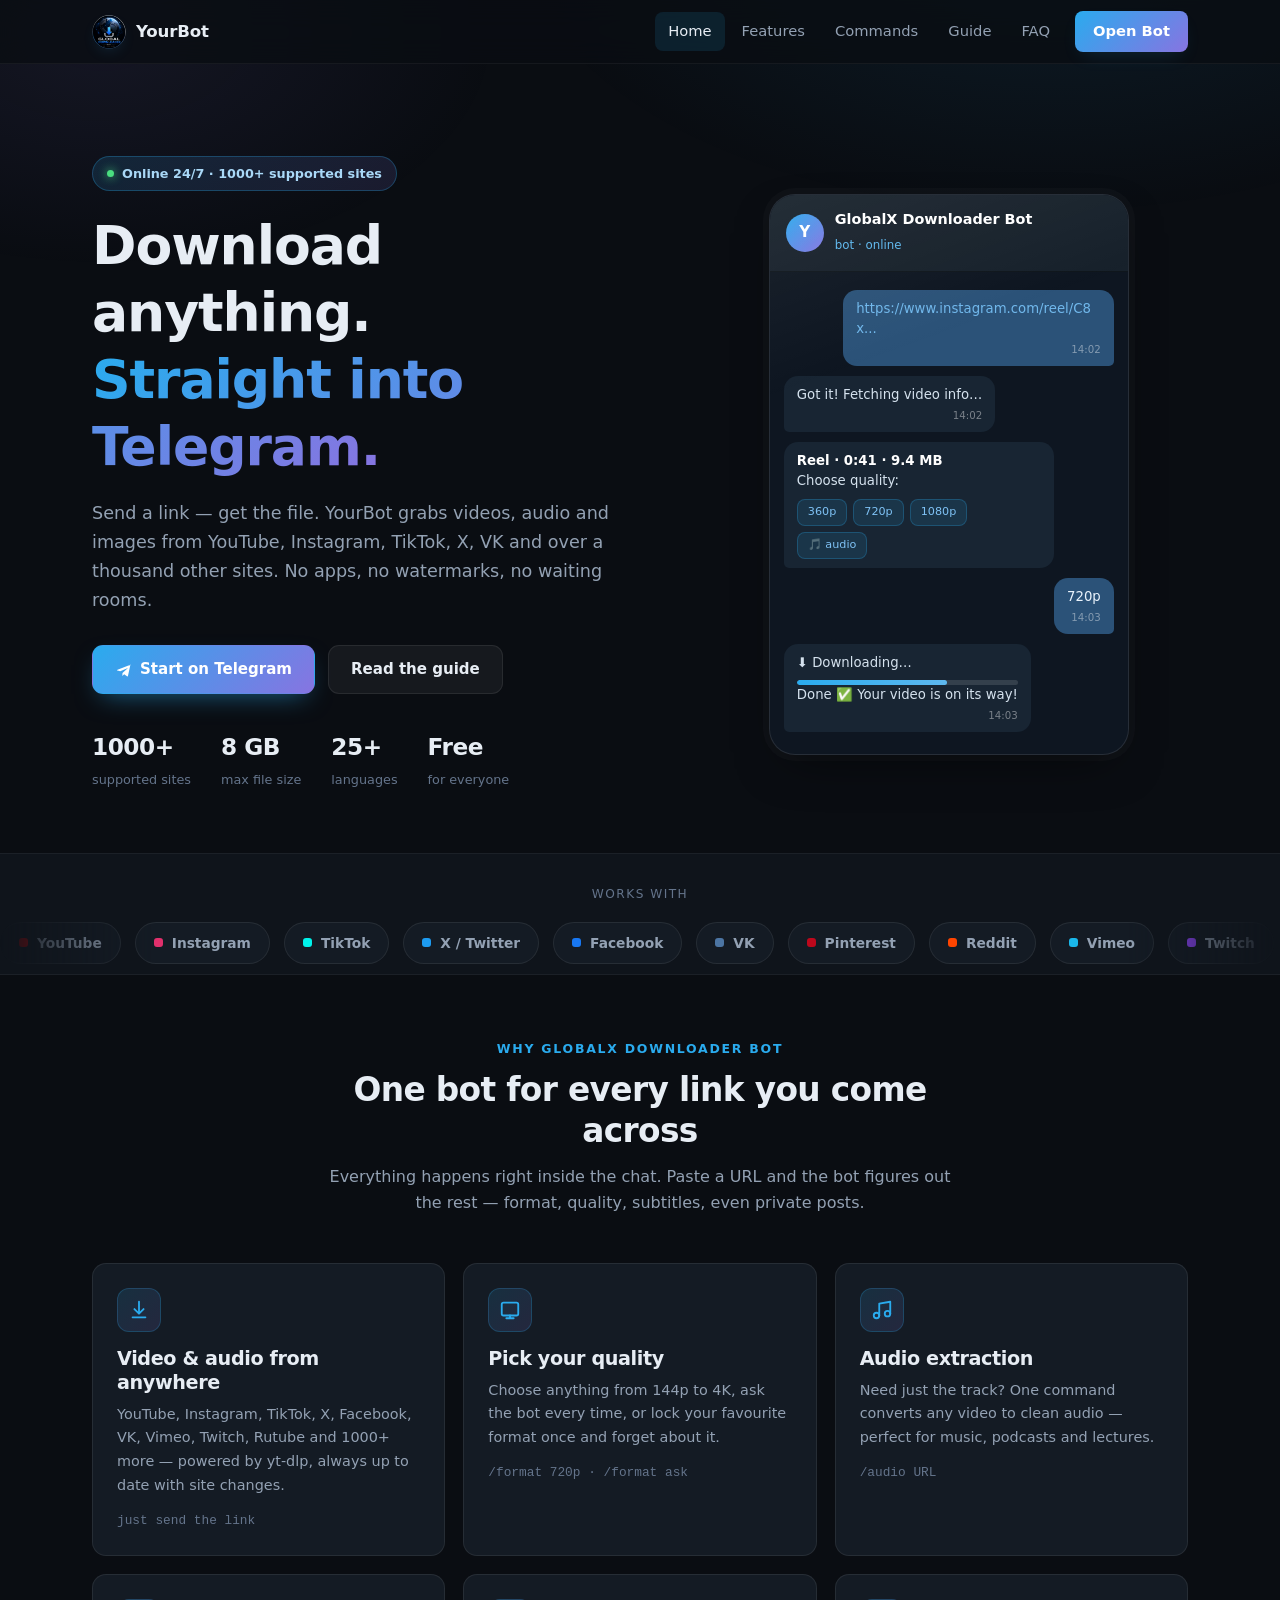
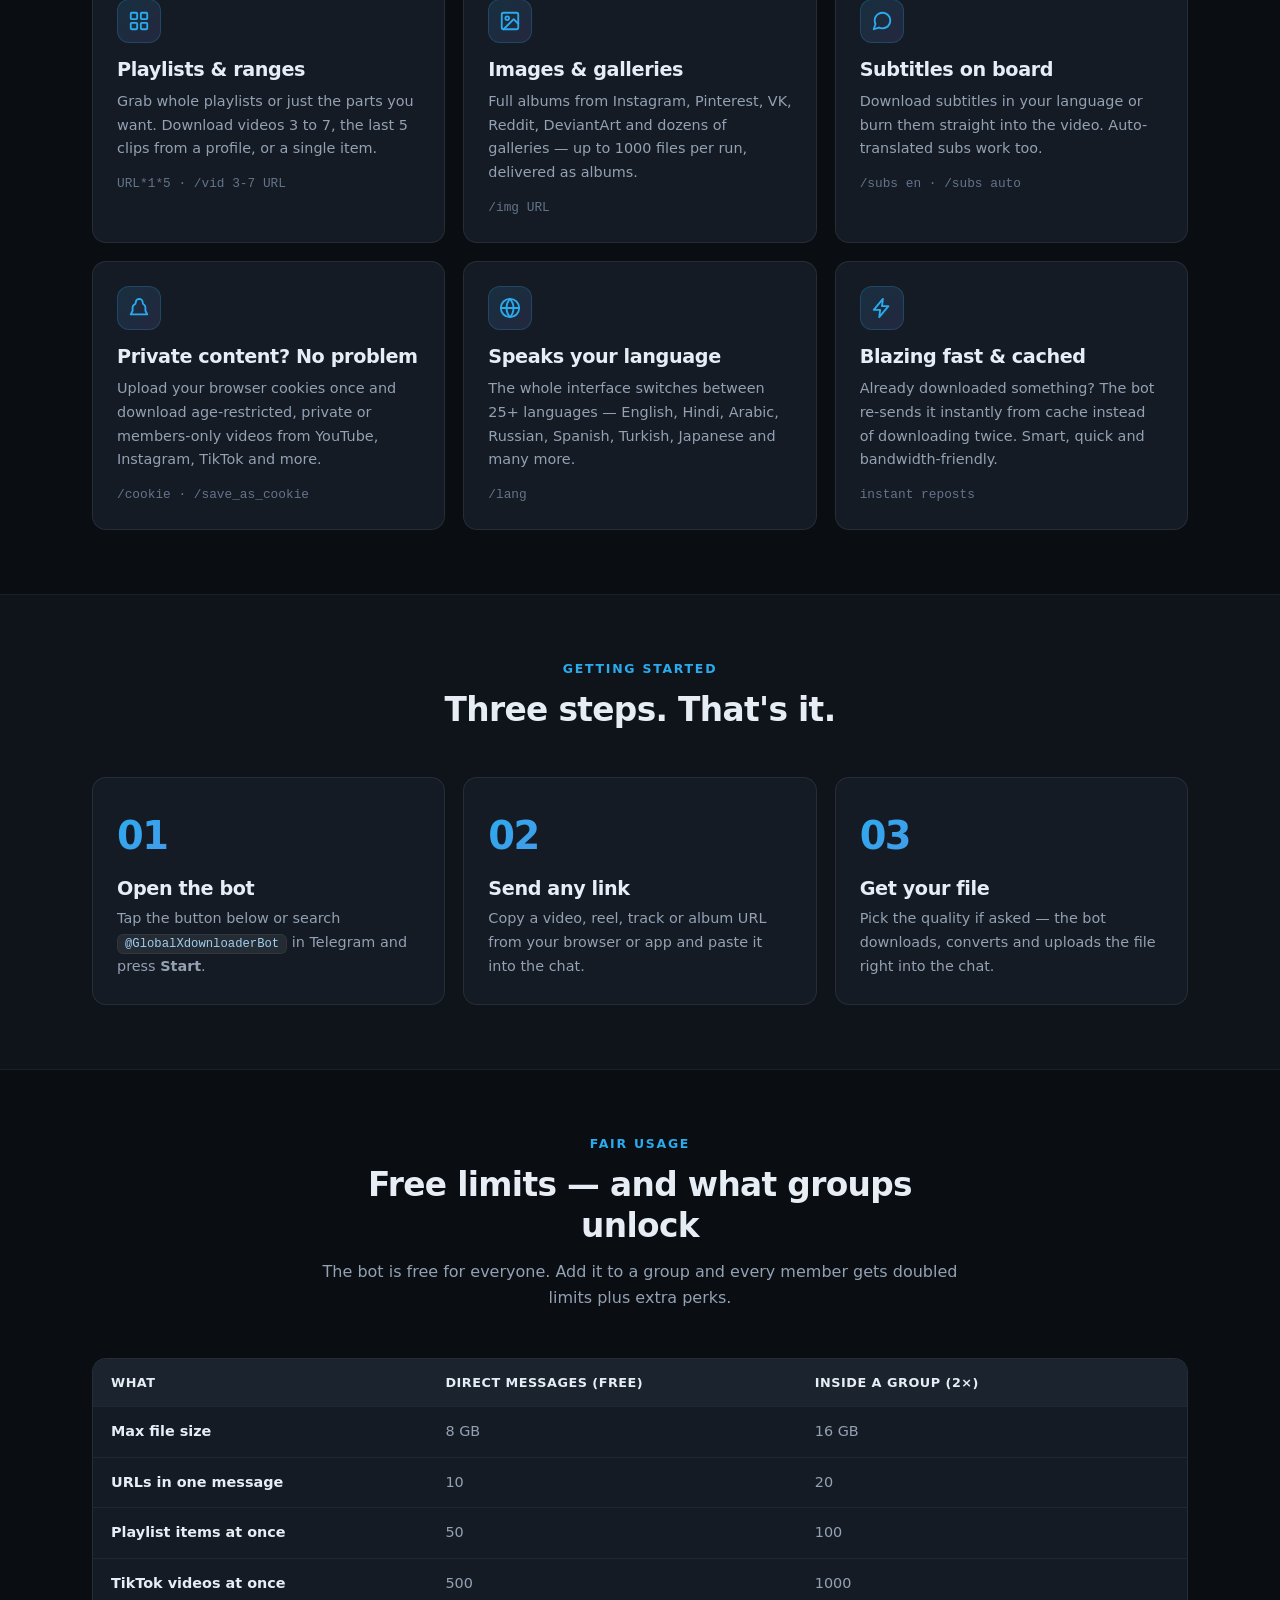
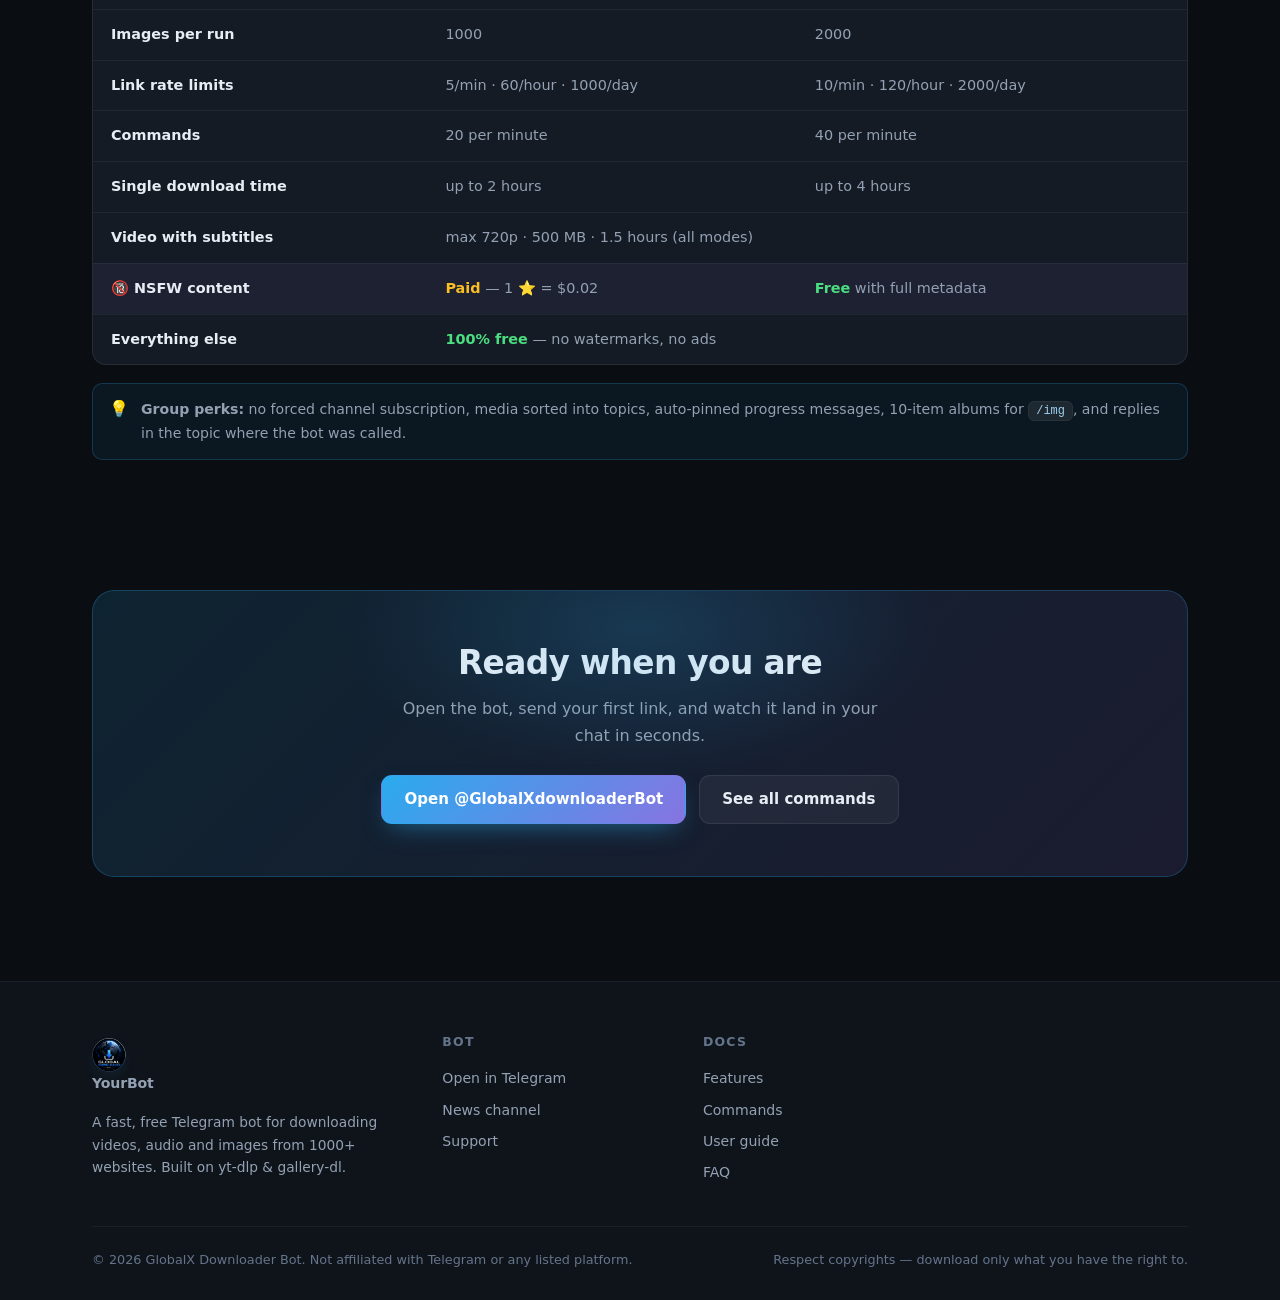
==== commit 5609d6a5: "Rename bot references from YourBot to GlobalX Downloader Bot" ====
--- a/index.html
+++ b/index.html
@@ -13,7 +13,7 @@
 <head>
   <meta charset="UTF-8">
   <meta name="viewport" content="width=device-width, initial-scale=1.0">
-  <title>YourBot — Download videos, audio & images from 1000+ sites</title>
+  <title>GlobalX Downloader Bot — Download videos, audio & images from 1000+ sites</title>
   <meta name="description" content="YourBot is a Telegram bot that downloads videos, audio and images from YouTube, Instagram, TikTok, X, VK and 1000+ other sites. Playlists, subtitles, private content with cookies, quality selection and more.">
   <link rel="icon" type="image/svg+xml" href="assets/img/favicon.svg">
   <link rel="stylesheet" href="assets/css/style.css">
@@ -34,7 +34,7 @@
       <a href="commands.html">Commands</a>
       <a href="guide.html">Guide</a>
       <a href="faq.html">FAQ</a>
-      <a href="https://t.me/YourBotUsername" class="nav-cta" target="_blank" rel="noopener">Open Bot</a>
+      <a href="https://t.me/GlobalXdownloaderBot" class="nav-cta" target="_blank" rel="noopener">Open Bot</a>
     </div>
   </div>
 </nav>
@@ -48,7 +48,7 @@
         <h1>Download anything.<br><span class="grad">Straight into Telegram.</span></h1>
         <p class="lead">Send a link — get the file. YourBot grabs videos, audio and images from YouTube, Instagram, TikTok, X, VK and over a thousand other sites. No apps, no watermarks, no waiting rooms.</p>
         <div class="hero-actions">
-          <a href="https://t.me/YourBotUsername" class="btn btn-primary" target="_blank" rel="noopener">
+          <a href="https://t.me/GlobalXdownloaderBot" class="btn btn-primary" target="_blank" rel="noopener">
             <svg width="17" height="17" viewBox="0 0 24 24" fill="currentColor"><path d="M21.9 4.6L18.3 21c-.2.8-.7 1-1.4.6l-3.9-2.9-1.9 1.8c-.2.2-.4.4-.8.4l.3-4 7.3-6.6c.3-.3-.1-.4-.5-.2L7.4 14.6l-4-1.2c-.8-.3-.9-.8.2-1.2l15.4-5.9c.7-.3 1.3.1 1 .3z"/></svg>
             Start on Telegram
           </a>
@@ -66,7 +66,7 @@
       <div class="phone">
         <div class="tg-head">
           <div class="tg-avatar">Y</div>
-          <div class="who"><b>YourBot</b><span>bot &middot; online</span></div>
+          <div class="who"><b>GlobalX Downloader Bot</b><span>bot &middot; online</span></div>
         </div>
         <div class="tg-body">
           <div class="bubble me">
@@ -139,7 +139,7 @@
 <section>
   <div class="wrap">
     <div class="sec-head reveal">
-      <div class="kicker">Why YourBot</div>
+      <div class="kicker">Why GlobalX Downloader Bot</div>
       <h2>One bot for every link you come across</h2>
       <p>Everything happens right inside the chat. Paste a URL and the bot figures out the rest — format, quality, subtitles, even private posts.</p>
     </div>
@@ -212,7 +212,7 @@
     <div class="steps">
       <div class="step reveal">
         <h3>Open the bot</h3>
-        <p>Tap the button below or search <span class="inline-code">@YourBotUsername</span> in Telegram and press <b>Start</b>.</p>
+        <p>Tap the button below or search <span class="inline-code">@GlobalXdownloaderBot</span> in Telegram and press <b>Start</b>.</p>
       </div>
       <div class="step reveal">
         <h3>Send any link</h3>
@@ -268,7 +268,7 @@
       <h2>Ready when you are</h2>
       <p>Open the bot, send your first link, and watch it land in your chat in seconds.</p>
       <div class="hero-actions">
-        <a href="https://t.me/YourBotUsername" class="btn btn-primary" target="_blank" rel="noopener">Open @YourBotUsername</a>
+        <a href="https://t.me/YourBotUsername" class="btn btn-primary" target="_blank" rel="noopener">Open @GlobalXdownloaderBot</a>
         <a href="commands.html" class="btn btn-ghost">See all commands</a>
       </div>
     </div>
@@ -288,9 +288,9 @@
       </div>
       <div>
         <h4>Bot</h4>
-        <a href="https://t.me/YourBotUsername" target="_blank" rel="noopener">Open in Telegram</a>
-        <a href="https://t.me/YourChannel" target="_blank" rel="noopener">News channel</a>
-        <a href="https://t.me/YourSupport" target="_blank" rel="noopener">Support</a>
+        <a href="https://t.me/GlobalXdownloaderBot" target="_blank" rel="noopener">Open in Telegram</a>
+        <a href="https://t.me/Globall_X" target="_blank" rel="noopener">News channel</a>
+        <a href="https://t.me/Global_X_SohaN" target="_blank" rel="noopener">Support</a>
       </div>
       <div>
         <h4>Docs</h4>
@@ -301,7 +301,7 @@
       </div>
     </div>
     <div class="foot-bottom">
-      <span>© <span id="yr">2026</span> YourBot. Not affiliated with Telegram or any listed platform.</span>
+      <span>© <span id="yr">2026</span> GlobalX Downloader Bot. Not affiliated with Telegram or any listed platform.</span>
       <span>Respect copyrights — download only what you have the right to.</span>
     </div>
   </div>
--- a/assets/css/style.css
+++ b/assets/css/style.css
@@ -87,12 +87,13 @@
 .brand { display: flex; align-items: center; gap: 10px; font-weight: 800; color: var(--text); font-size: 1.04rem; letter-spacing: -.01em; }
 .brand:hover { color: var(--text); }
 .brand .logo {
-  width: 34px; height: 34px; border-radius: 9px;
-  background: var(--grad);
+  width: 34px; height: 34px; border-radius: 50%;
   display: grid; place-items: center;
   box-shadow: 0 6px 16px -6px var(--accent-glow);
+  overflow: hidden;
 }
 .brand .logo svg { width: 20px; height: 20px; }
+.brand .logo img { width: 100%; height: 100%; object-fit: cover; border-radius: 9px; }
 .nav-links { display: flex; align-items: center; gap: 4px; margin-left: auto; }
 .nav-links a {
   color: var(--text-muted); font-size: .92rem; font-weight: 500;
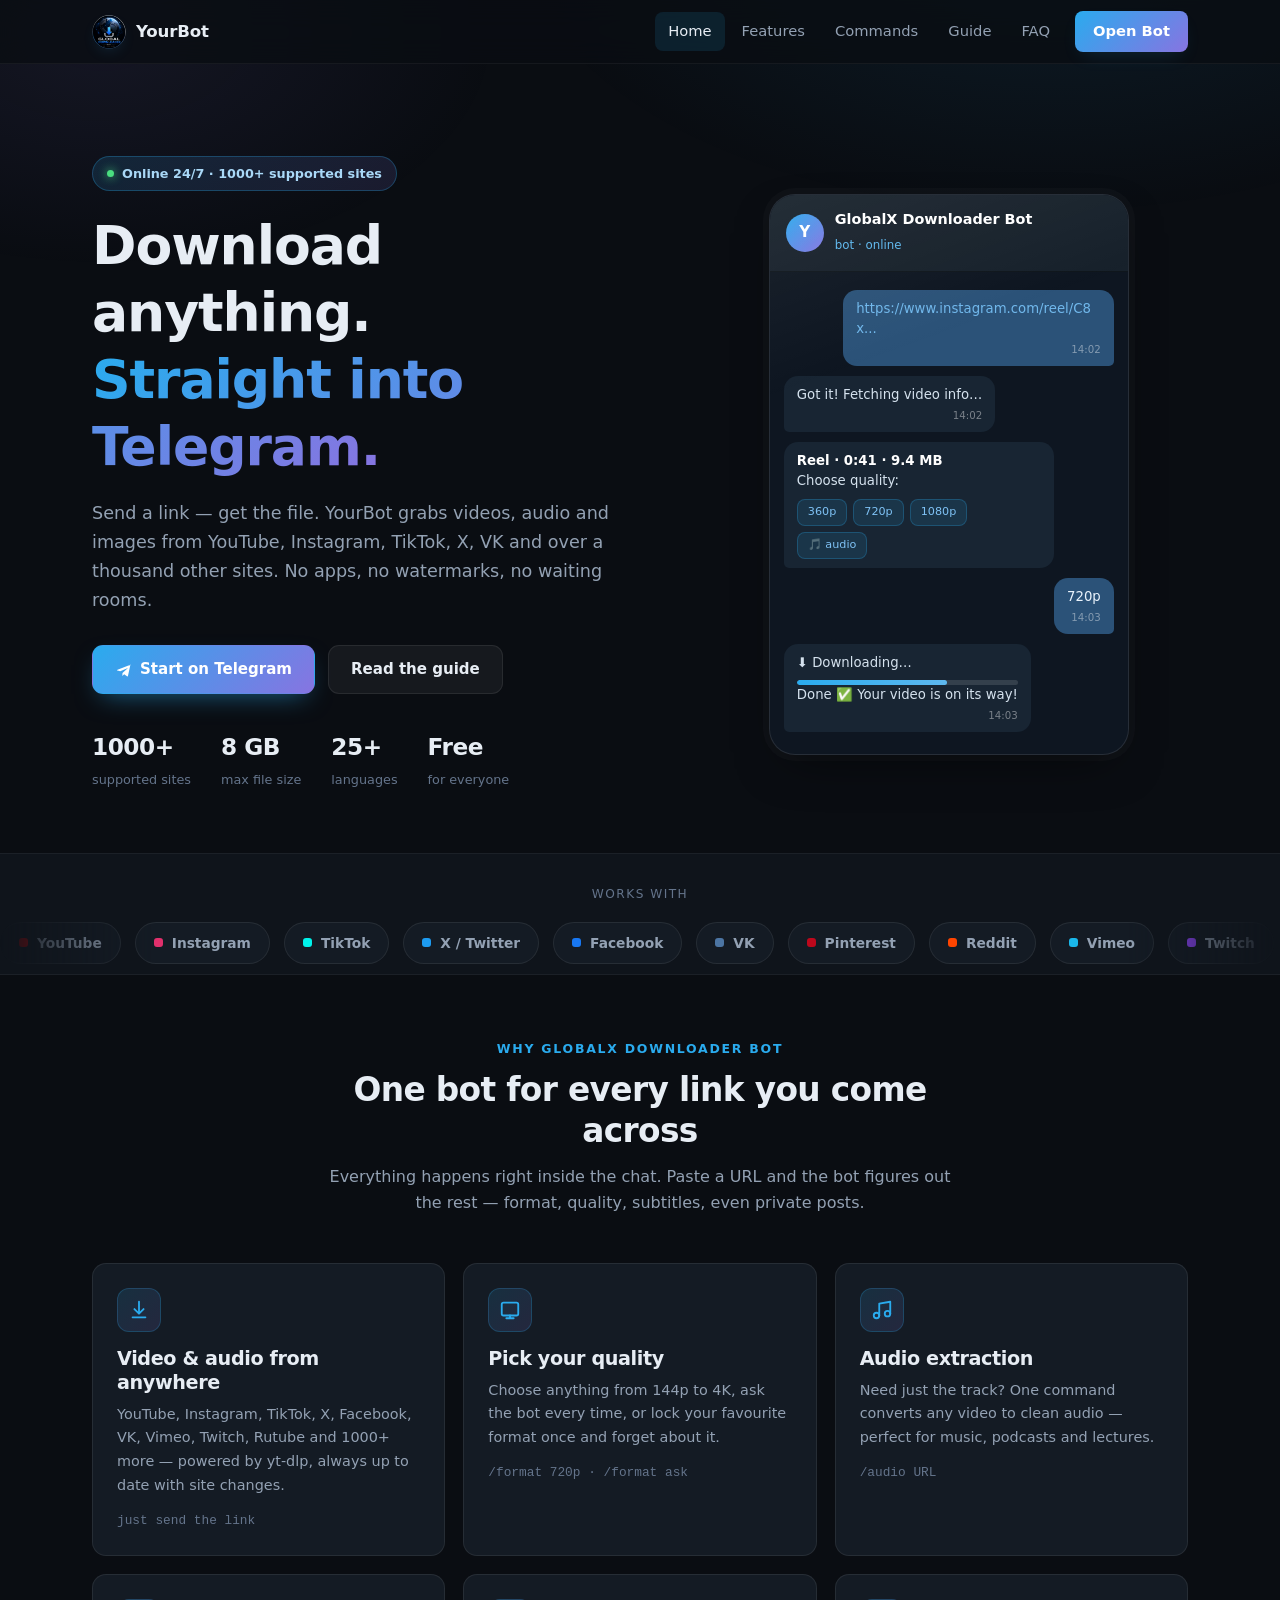
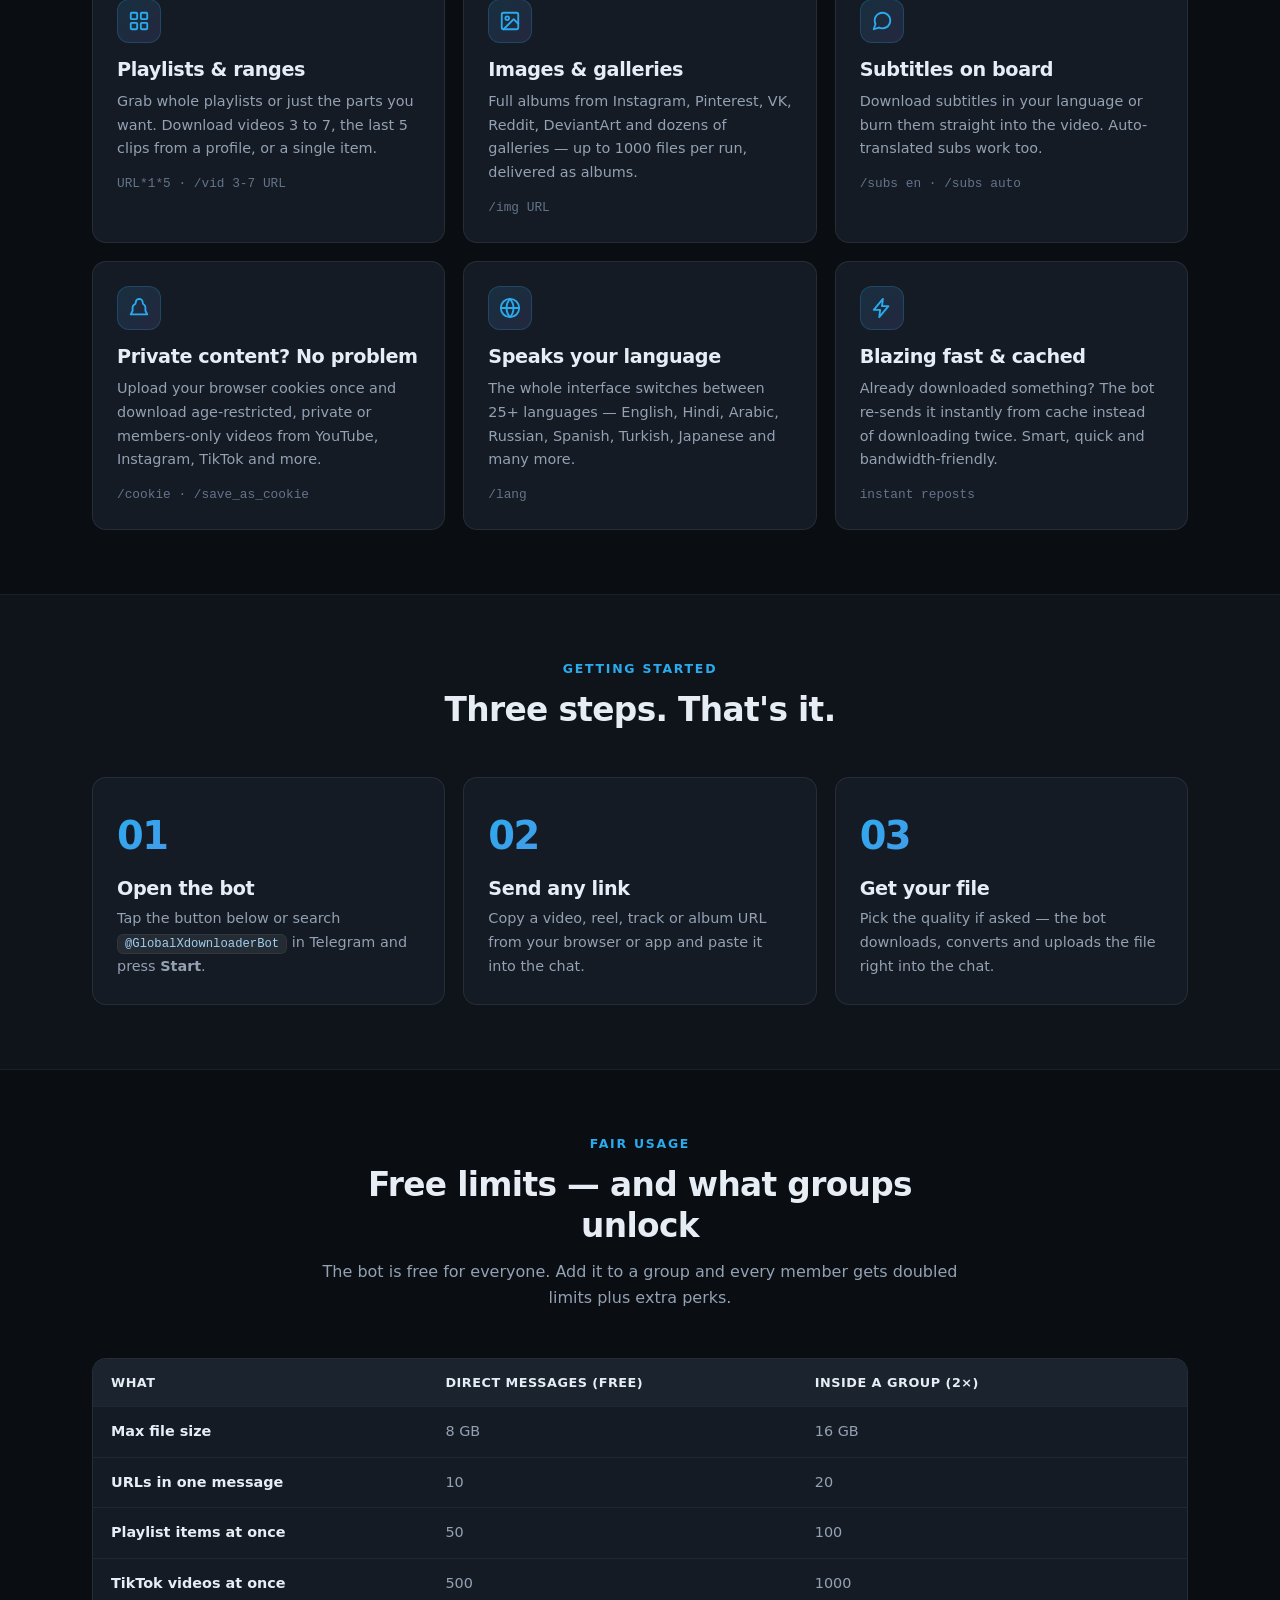
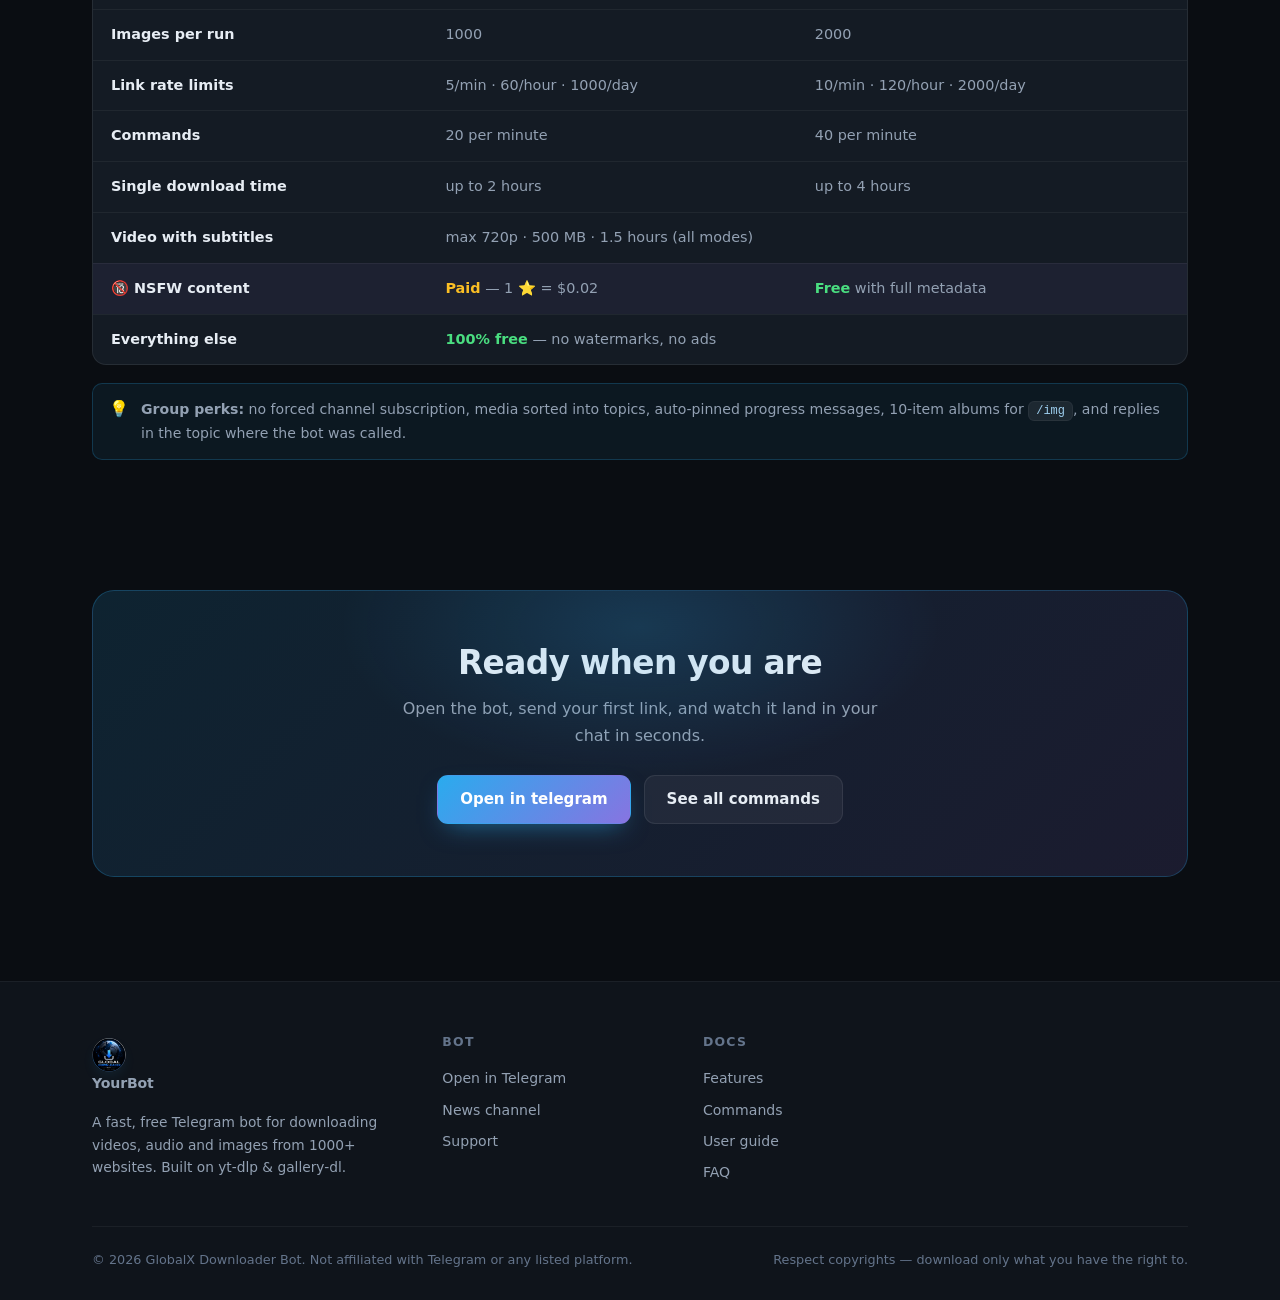
==== commit 06ce7ac9: "Update bot description and link in index.html" ====
--- a/index.html
+++ b/index.html
@@ -14,7 +14,7 @@
   <meta charset="UTF-8">
   <meta name="viewport" content="width=device-width, initial-scale=1.0">
   <title>GlobalX Downloader Bot — Download videos, audio & images from 1000+ sites</title>
-  <meta name="description" content="YourBot is a Telegram bot that downloads videos, audio and images from YouTube, Instagram, TikTok, X, VK and 1000+ other sites. Playlists, subtitles, private content with cookies, quality selection and more.">
+  <meta name="description" content="GlobalX Downloader Bot is a Telegram bot that downloads videos, audio and images from YouTube, Instagram, TikTok, X, VK and 1000+ other sites. Playlists, subtitles, private content with cookies, quality selection and more.">
   <link rel="icon" type="image/svg+xml" href="assets/img/favicon.svg">
   <link rel="stylesheet" href="assets/css/style.css">
 </head>
@@ -268,7 +268,7 @@
       <h2>Ready when you are</h2>
       <p>Open the bot, send your first link, and watch it land in your chat in seconds.</p>
       <div class="hero-actions">
-        <a href="https://t.me/YourBotUsername" class="btn btn-primary" target="_blank" rel="noopener">Open @GlobalXdownloaderBot</a>
+        <a href="https://t.me/GlobalXdownloaderBot" class="btn btn-primary" target="_blank" rel="noopener">Open in telegram</a>
         <a href="commands.html" class="btn btn-ghost">See all commands</a>
       </div>
     </div>
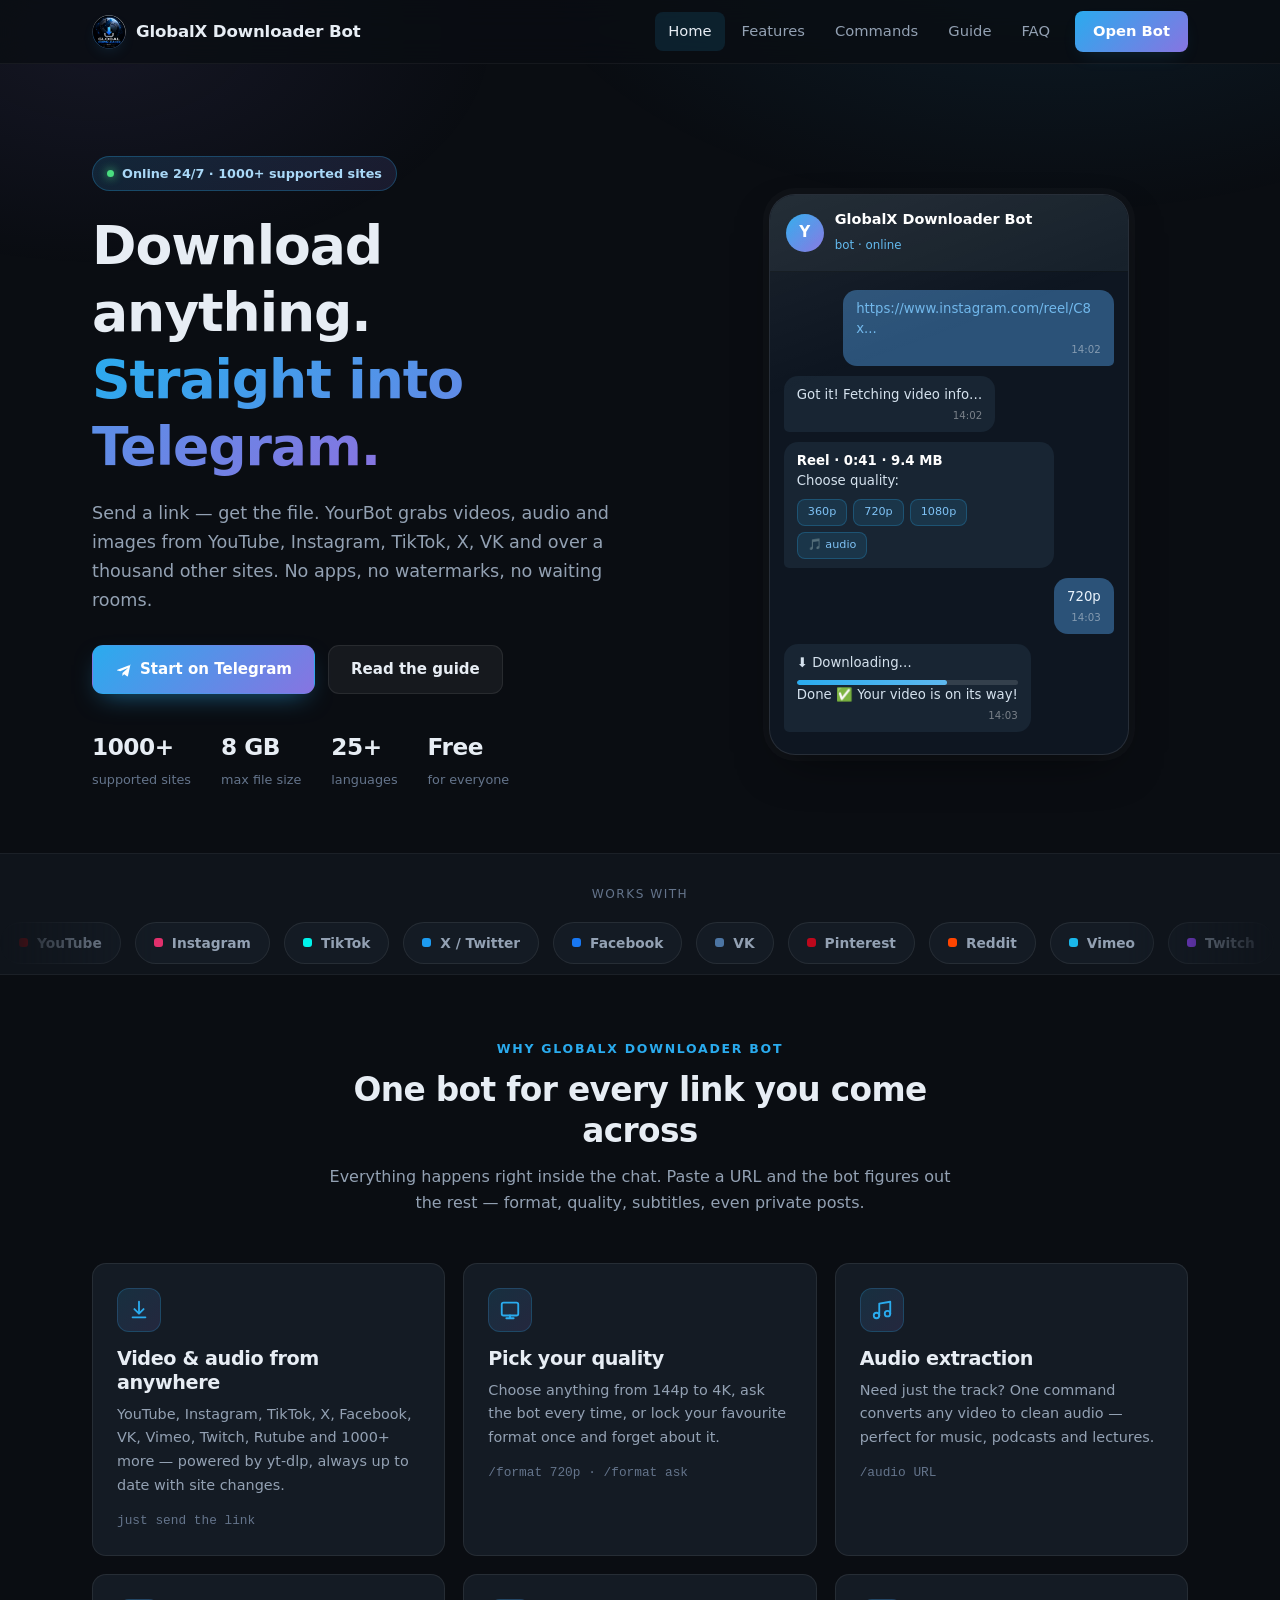
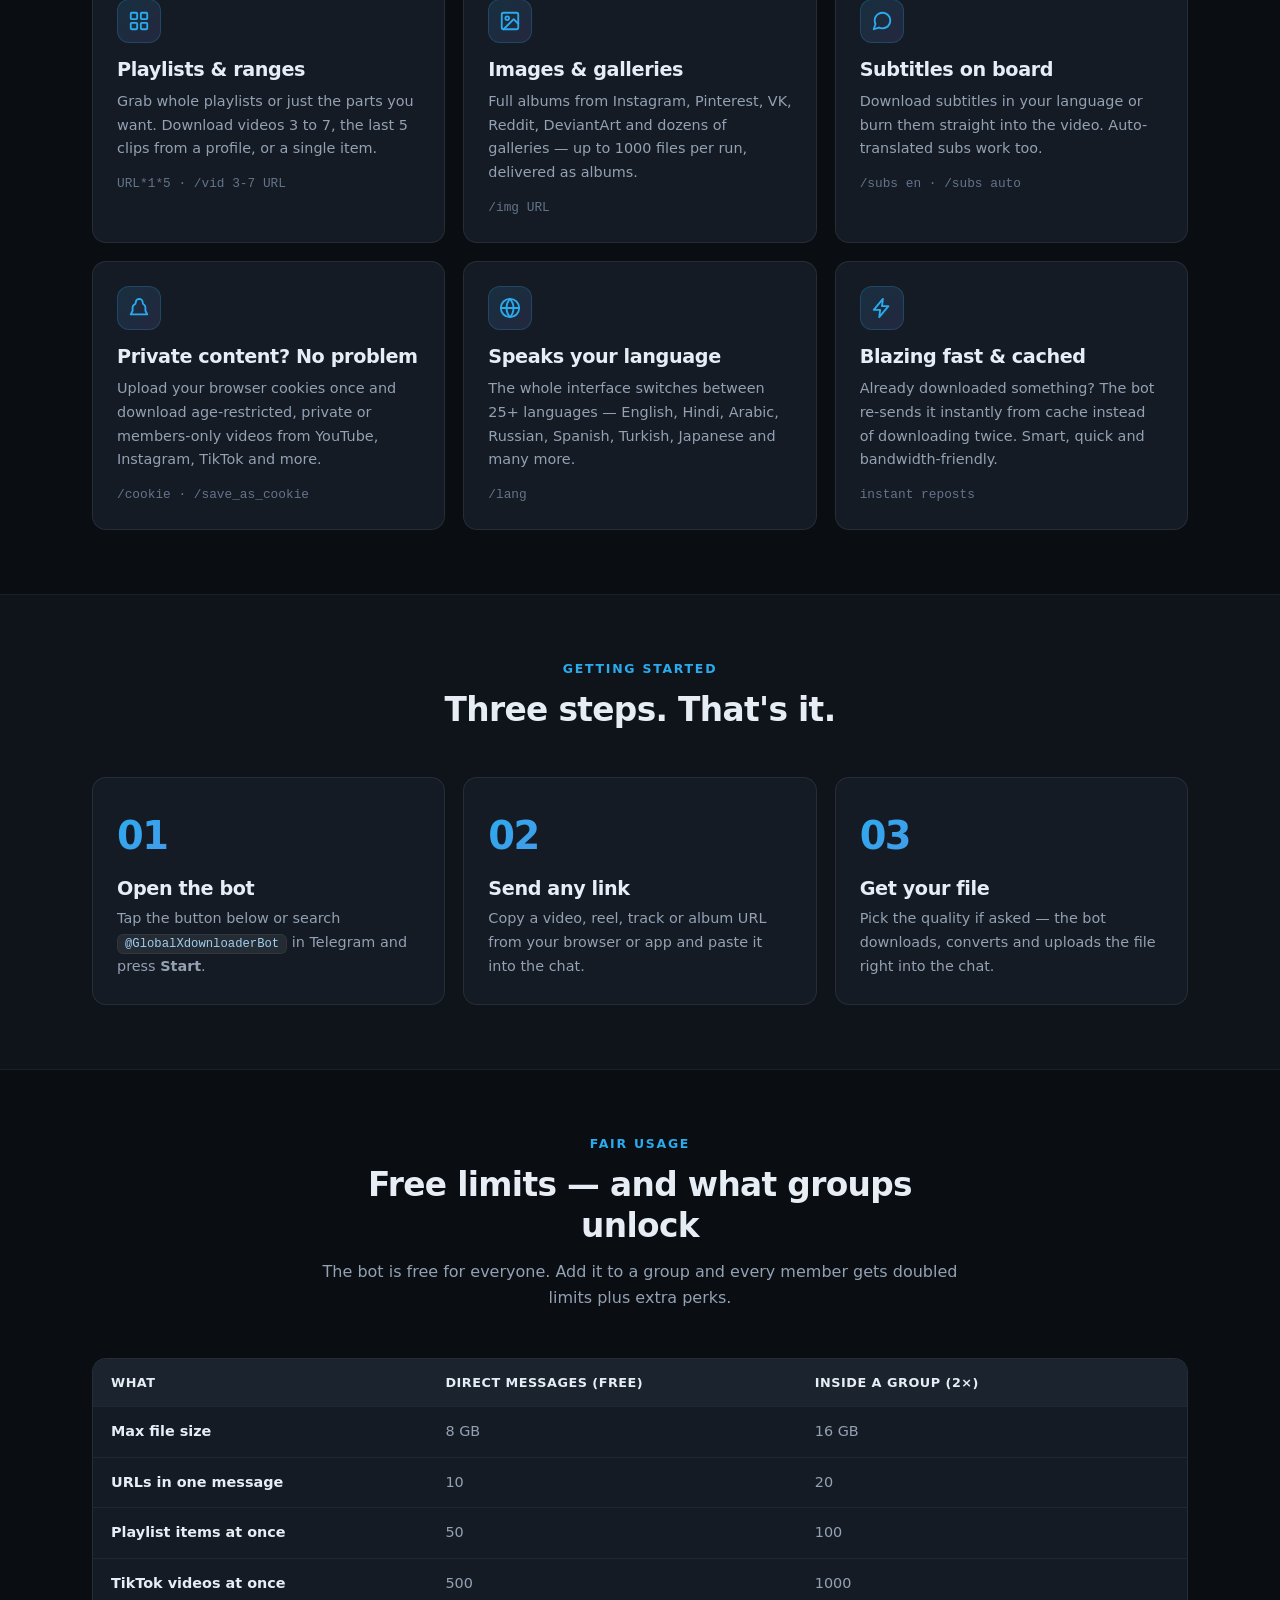
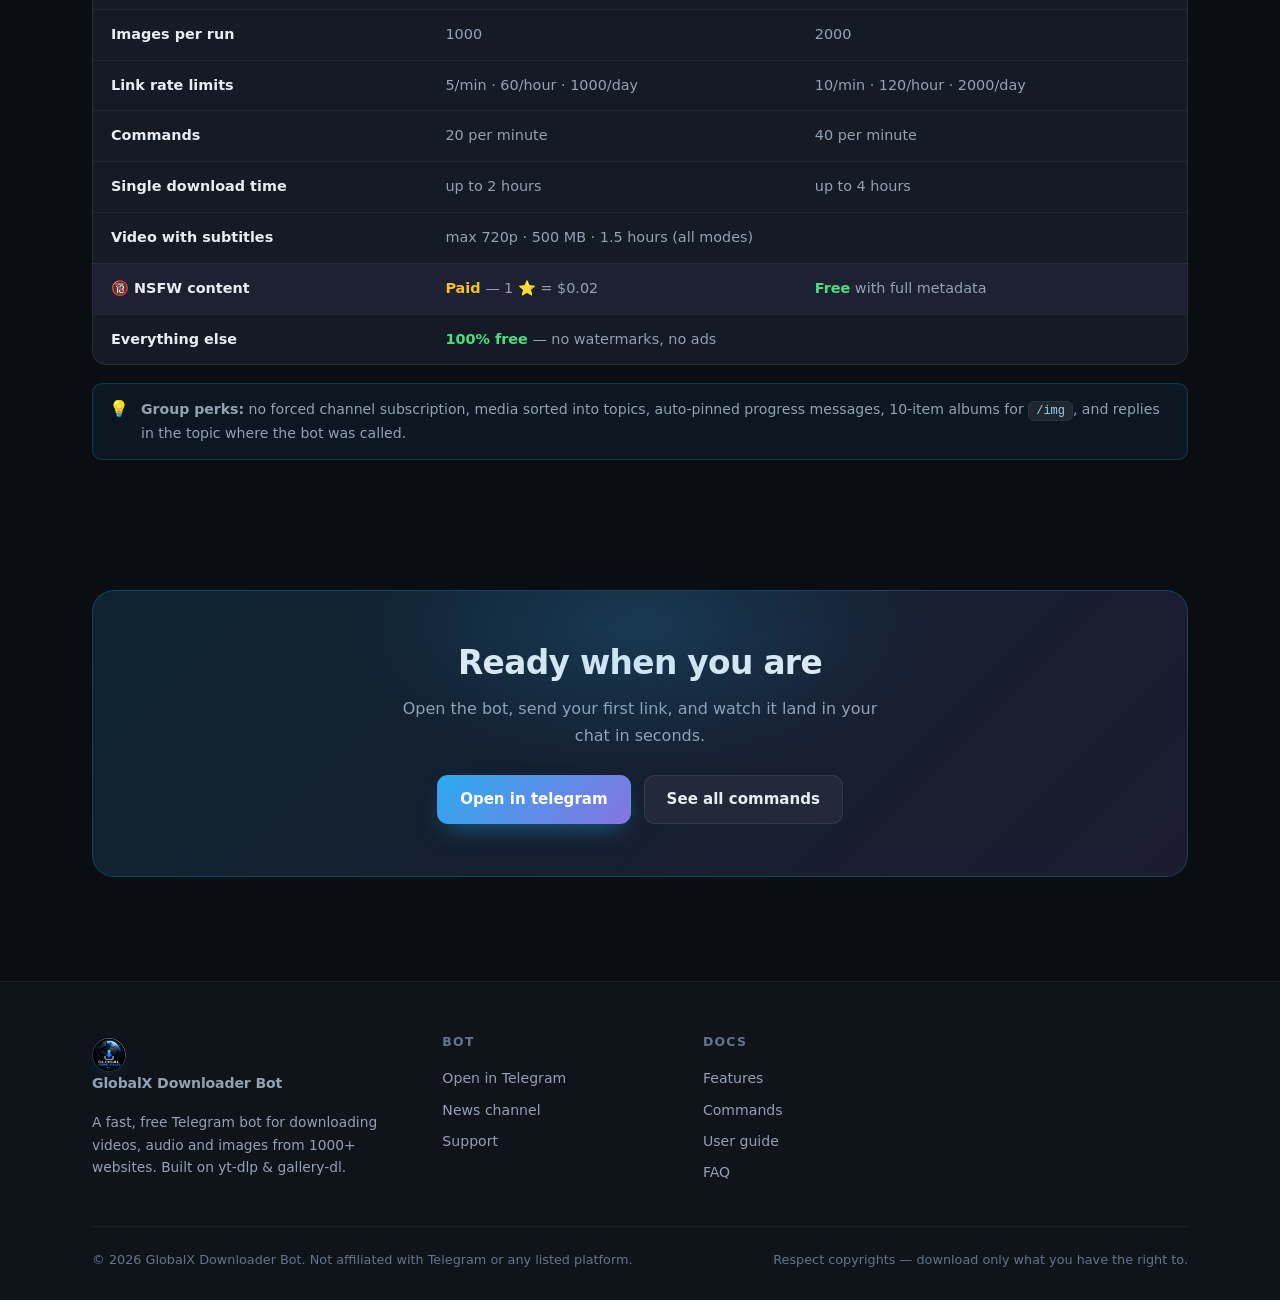
==== commit 4fdc4831: "Update bot name to 'GlobalX Downloader Bot'" ====
--- a/index.html
+++ b/index.html
@@ -25,7 +25,7 @@
   <div class="wrap">
     <a class="brand" href="index.html">
       <span class="logo"><img src="assets/img/logo.png" alt="Global Downloader Bot"></span>
-      YourBot
+      GlobalX Downloader Bot
     </a>
     <button class="burger" aria-label="Menu"><span></span><span></span><span></span></button>
     <div class="nav-links">
@@ -282,7 +282,7 @@
       <div class="foot-brand">
         <a class="brand" href="index.html">
           <span class="logo"><img src="assets/img/logo.png" alt="Global Downloader Bot"></span>
-          YourBot
+          GlobalX Downloader Bot
         </a>
         <p>A fast, free Telegram bot for downloading videos, audio and images from 1000+ websites. Built on yt-dlp &amp; gallery-dl.</p>
       </div>
